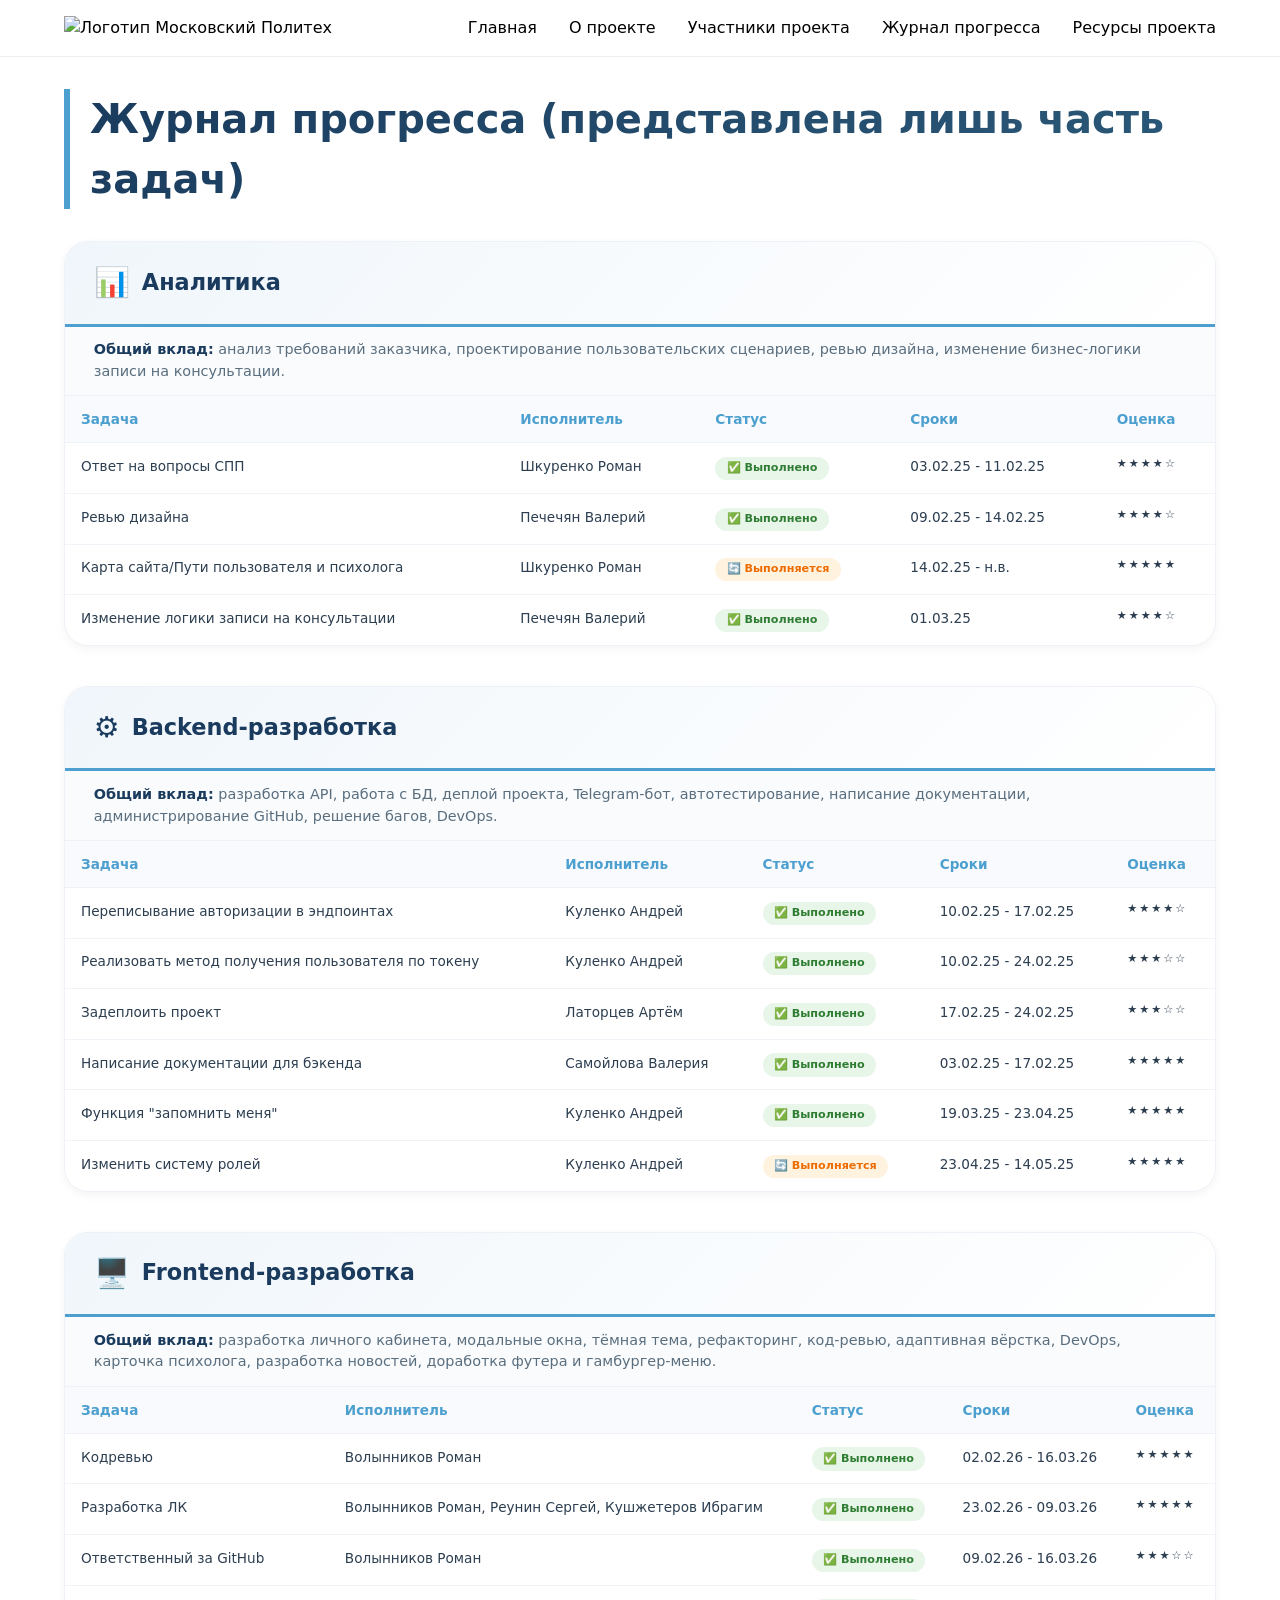
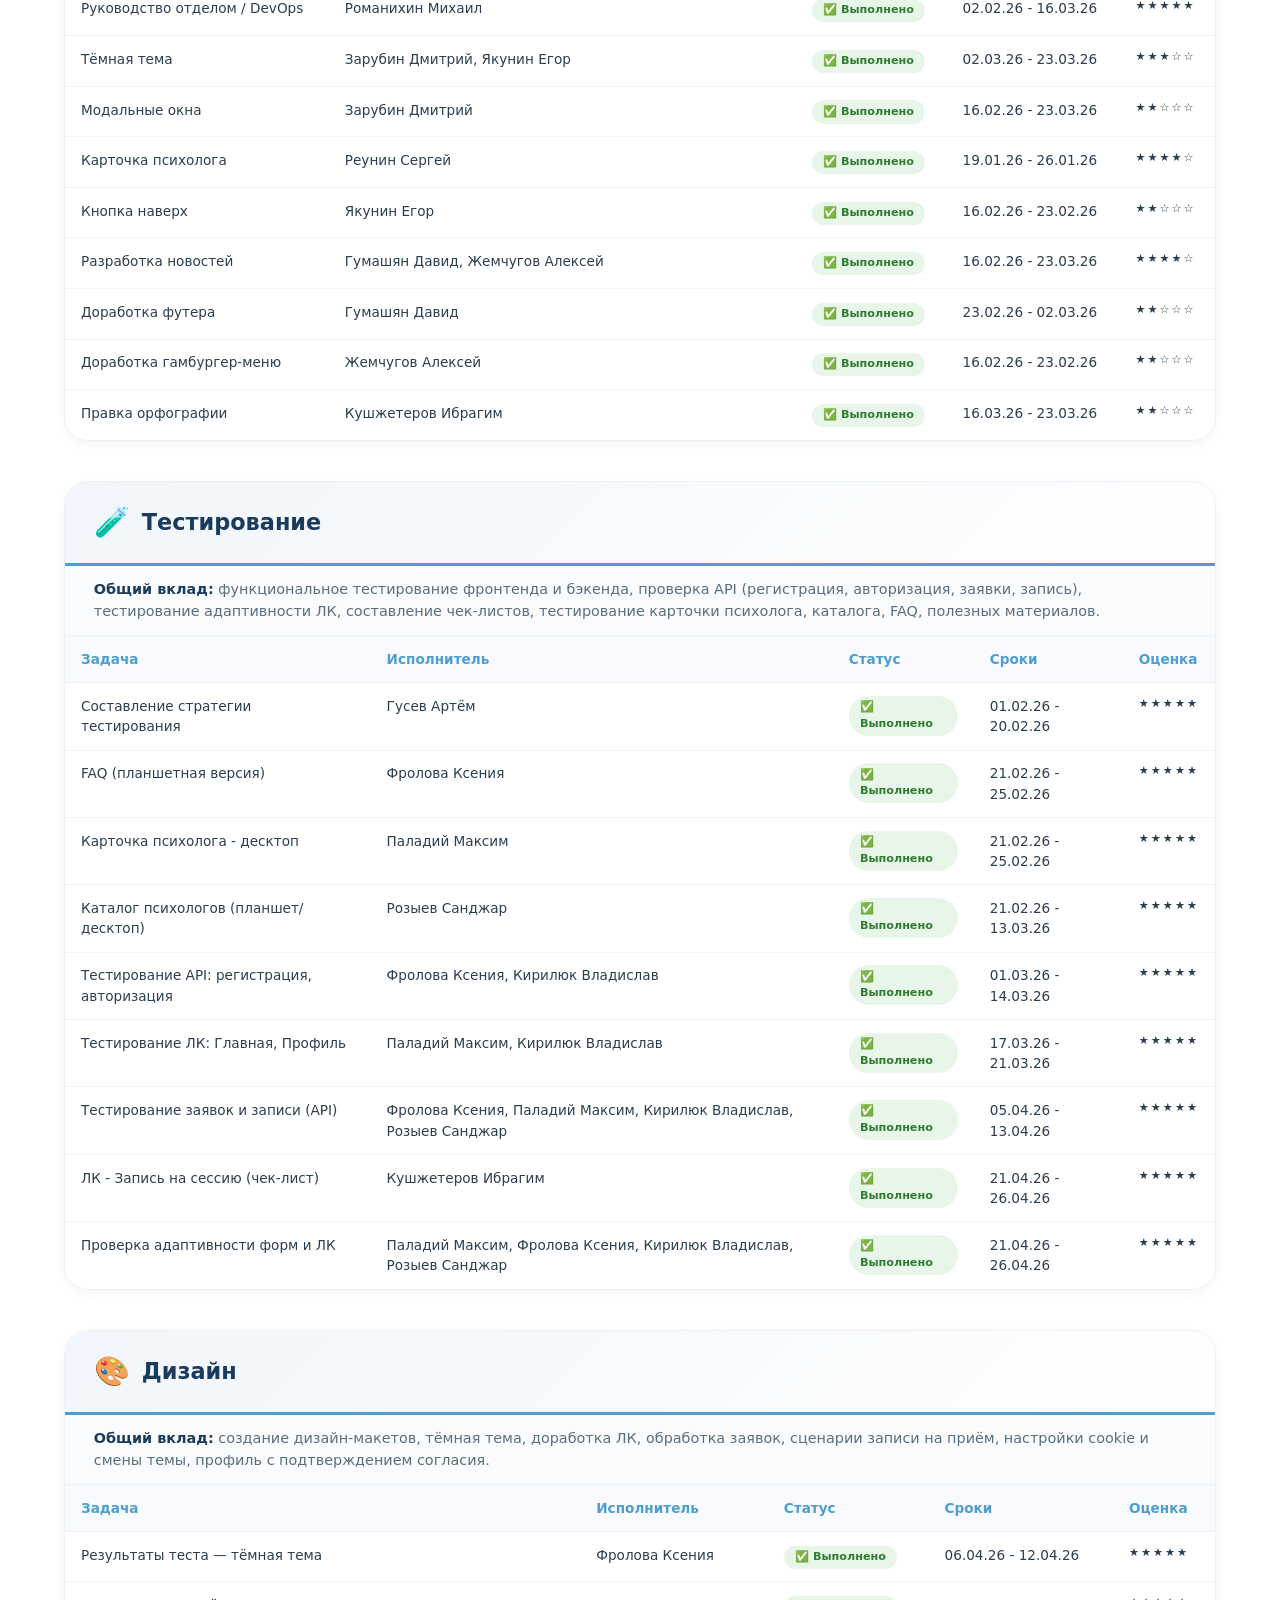
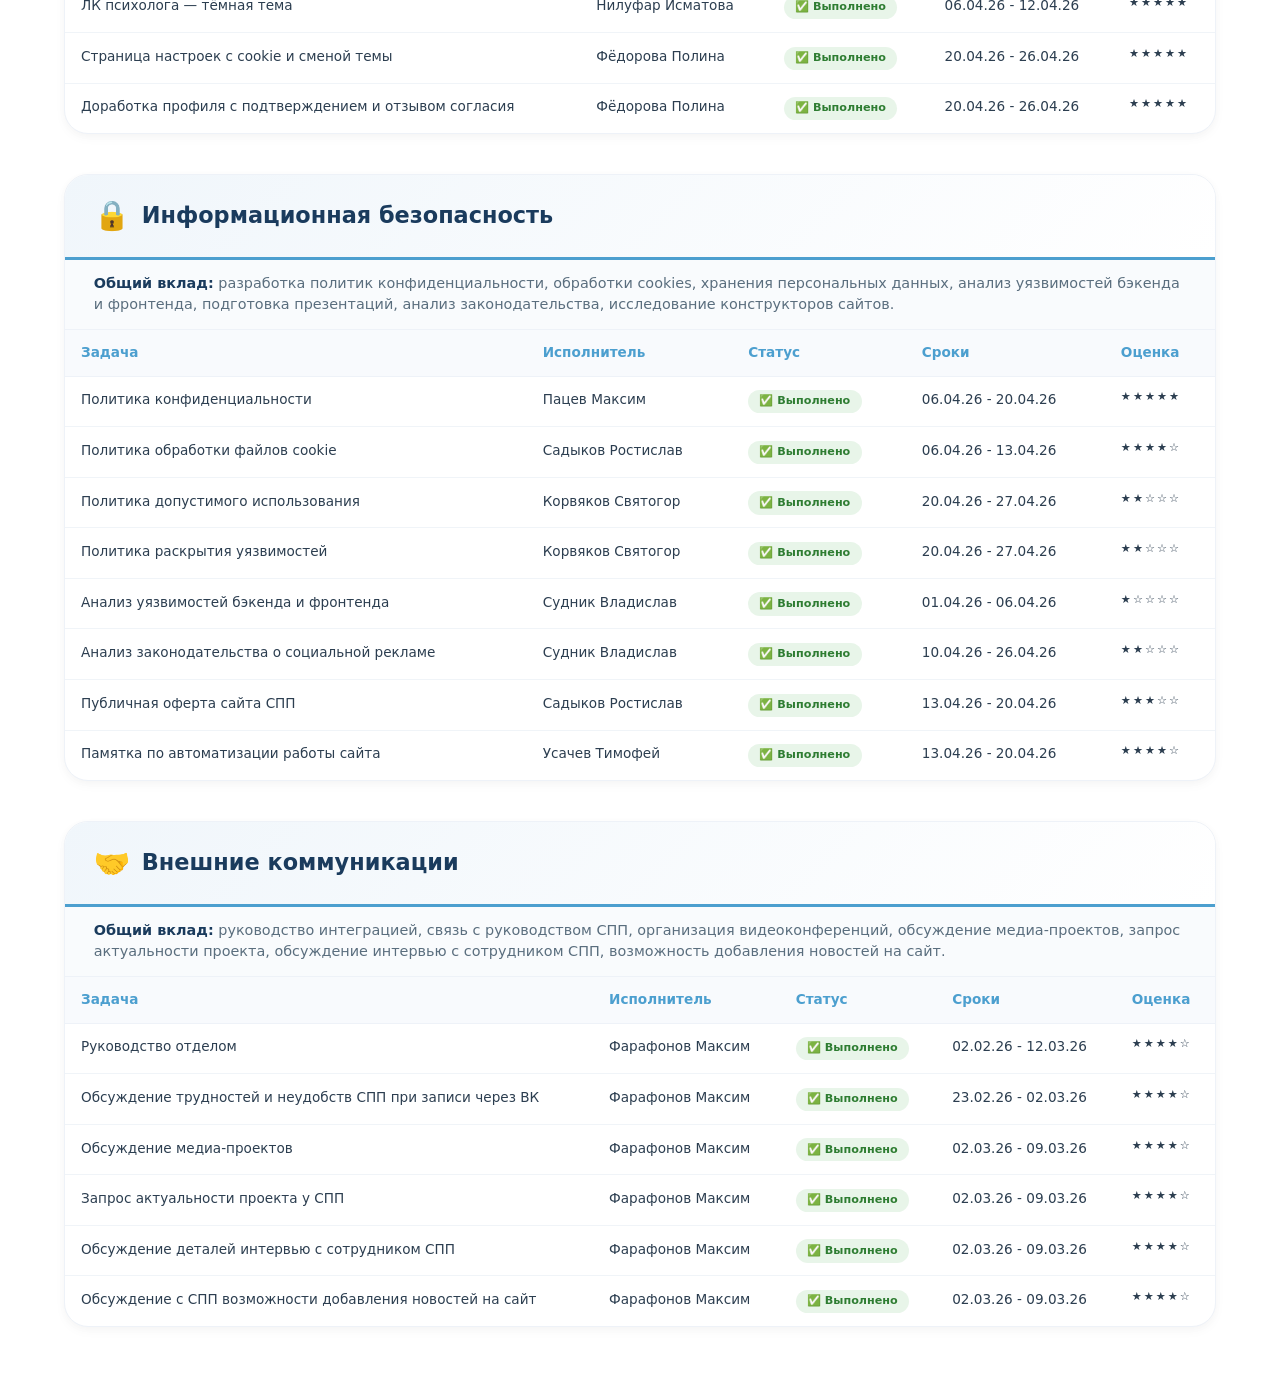
==== site/journal.html @ 5c2c77c9 "Create journal.html" ====
<!DOCTYPE html>
<html lang="ru">
<head>
    <meta charset="UTF-8" />
    <meta name="viewport" content="width=device-width, initial-scale=1.0" />
    <title>Журнал прогресса — Московский Политех</title>
    <link rel="stylesheet" href="css/main.css" />
    <style>
        * {
            margin: 0;
            padding: 0;
            box-sizing: border-box;
        }

        body {
            font-family: 'Inter', system-ui, -apple-system, 'Helvetica Neue', 'Segoe UI', Roboto, Helvetica, Arial, sans-serif;
            background-color: #ffffff;
            line-height: 1.5;
        }

        .wrapper {
            width: 100%;
            min-height: 100vh;
        }

        /* Шапка */
        header.container {
            display: flex;
            justify-content: space-between;
            align-items: center;
            padding: 1rem 5%;
            border-bottom: 1px solid #eee;
            flex-wrap: wrap;
            gap: 1rem;
            background: #ffffff;
        }

        .logo {
            display: flex;
            gap: 0.5rem;
            align-items: center;
        }

            .logo img {
                max-height: 60px;
                width: auto;
            }

        .main-menu ul {
            display: flex;
            list-style: none;
            gap: 2rem;
            flex-wrap: wrap;
        }

        .main-menu a {
            font-weight: 400;
            transition: color 0.3s;
            text-decoration: none;
            color: #000000;
        }

            .main-menu a:hover {
                color: #3498db;
            }

        .content {
            padding: 2rem 5%;
        }

        .journal-container {
            max-width: 1200px;
            margin: 0 auto;
        }

        .page-title {
            font-size: 2.5rem;
            font-weight: 700;
            margin-bottom: 2rem;
            background: linear-gradient(135deg, #1a3b5d, #2c5a7a);
            background-clip: text;
            -webkit-background-clip: text;
            color: transparent;
            border-left: 6px solid #4c9fcf;
            padding-left: 1.25rem;
        }

        /* Секция отдела */
        .department-section {
            margin-bottom: 2.5rem;
            background: #ffffff;
            border-radius: 1.5rem;
            border: 1px solid #eef2f8;
            overflow: hidden;
            box-shadow: 0 2px 8px rgba(0, 0, 0, 0.02), 0 4px 12px rgba(0, 0, 0, 0.03);
        }

        .department-header {
            padding: 1.2rem 1.8rem;
            background: linear-gradient(135deg, #f0f6fb, #ffffff);
            border-bottom: 3px solid #4c9fcf;
        }

        .department-title {
            font-size: 1.4rem;
            font-weight: 700;
            color: #1a3b5d;
            display: flex;
            align-items: center;
            gap: 0.75rem;
        }

        .department-icon {
            font-size: 1.8rem;
        }

        .department-desc {
            padding: 0.8rem 1.8rem;
            background: #f9fbfd;
            border-bottom: 1px solid #eef2f8;
            font-size: 0.9rem;
            color: #5a6e7e;
        }

            .department-desc strong {
                color: #1a3b5d;
            }

        /* Таблица задач */
        .tasks-table {
            width: 100%;
            border-collapse: collapse;
            font-size: 0.85rem;
        }

            .tasks-table th {
                text-align: left;
                padding: 0.8rem 1rem;
                background: #f8fafd;
                color: #4c9fcf;
                font-weight: 600;
                border-bottom: 1px solid #eef2f8;
            }

            .tasks-table td {
                padding: 0.8rem 1rem;
                border-bottom: 1px solid #f0f4f8;
                color: #2c3e50;
                vertical-align: top;
            }

            .tasks-table tr:last-child td {
                border-bottom: none;
            }

        .status-badge {
            display: inline-block;
            padding: 0.2rem 0.7rem;
            border-radius: 50px;
            font-size: 0.7rem;
            font-weight: 600;
        }

        .status-done {
            background: #e8f5e9;
            color: #2e7d32;
        }

        .status-progress {
            background: #fff3e0;
            color: #ed6c02;
        }

        .rating-stars {
            color: #ffc107;
            font-size: 0.7rem;
            letter-spacing: 2px;
        }

        @media (max-width: 768px) {
            header.container {
                flex-direction: column;
                text-align: center;
                padding: 1rem 3%;
            }

            .main-menu ul {
                justify-content: center;
            }

            .content {
                padding: 1.5rem;
            }

            .page-title {
                font-size: 1.8rem;
            }

            .tasks-table th,
            .tasks-table td {
                padding: 0.5rem;
                font-size: 0.75rem;
            }
        }
    </style>
</head>
<body>
    <div class="wrapper">
        <header class="container">
            <div class="logo">
                <img src="img/logo.svg" alt="Логотип Московский Политех" />
            </div>
            <nav class="main-menu">
                <ul>
                    <li><a href="index.html">Главная</a></li>
                    <li><a href="o-proekte.html">О проекте</a></li>
                    <li><a href="uchastniki.html">Участники проекта</a></li>
                    <li><a href="journal.html">Журнал прогресса</a></li>
                    <li><a href="resources.html">Ресурсы проекта</a></li>
                </ul>
            </nav>
        </header>

        <main class="content">
            <div class="journal-container">
                <h1 class="page-title"> Журнал прогресса (представлена лишь часть задач) </h1>

                <!-- ==================== АНАЛИТИКА ==================== -->
                <div class="department-section">
                    <div class="department-header">
                        <div class="department-title">
                            <span class="department-icon">📊</span>
                            Аналитика
                        </div>
                    </div>
                    <div class="department-desc">
                        <strong>Общий вклад:</strong> анализ требований заказчика, проектирование пользовательских сценариев, ревью дизайна, изменение бизнес-логики записи на консультации.
                    </div>
                    <table class="tasks-table">
                        <thead>
                            <tr><th>Задача</th><th>Исполнитель</th><th>Статус</th><th>Сроки</th><th>Оценка</th></tr>
                        </thead>
                        <tbody>
                            <tr><td>Ответ на вопросы СПП</td><td>Шкуренко Роман</td><td><span class="status-badge status-done">✅ Выполнено</span></td><td>03.02.25 - 11.02.25</td><td class="rating-stars">★★★★☆</td></tr>
                            <tr><td>Ревью дизайна</td><td>Печечян Валерий</td><td><span class="status-badge status-done">✅ Выполнено</span></td><td>09.02.25 - 14.02.25</td><td class="rating-stars">★★★★☆</td></tr>
                            <tr><td>Карта сайта/Пути пользователя и психолога</td><td>Шкуренко Роман</td><td><span class="status-badge status-progress">🔄 Выполняется</span></td><td>14.02.25 - н.в.</td><td class="rating-stars">★★★★★</td></tr>
                            <tr><td>Изменение логики записи на консультации</td><td>Печечян Валерий</td><td><span class="status-badge status-done">✅ Выполнено</span></td><td>01.03.25</td><td class="rating-stars">★★★★☆</td></tr>
                        </tbody>
                    </table>
                </div>

                <!-- ==================== BACKEND-РАЗРАБОТКА ==================== -->
                <div class="department-section">
                    <div class="department-header">
                        <div class="department-title">
                            <span class="department-icon">⚙️</span>
                            Backend-разработка
                        </div>
                    </div>
                    <div class="department-desc">
                        <strong>Общий вклад:</strong> разработка API, работа с БД, деплой проекта, Telegram-бот, автотестирование, написание документации, администрирование GitHub, решение багов, DevOps.
                    </div>
                    <table class="tasks-table">
                        <thead>
                            <tr><th>Задача</th><th>Исполнитель</th><th>Статус</th><th>Сроки</th><th>Оценка</th></tr>
                        </thead>
                        <tbody>
                            <tr><td>Переписывание авторизации в эндпоинтах</td><td>Куленко Андрей</td><td><span class="status-badge status-done">✅ Выполнено</span></td><td>10.02.25 - 17.02.25</td><td class="rating-stars">★★★★☆</td></tr>
                            <tr><td>Реализовать метод получения пользователя по токену</td><td>Куленко Андрей</td><td><span class="status-badge status-done">✅ Выполнено</span></td><td>10.02.25 - 24.02.25</td><td class="rating-stars">★★★☆☆</td></tr>
                            <tr><td>Задеплоить проект</td><td>Латорцев Артём</td><td><span class="status-badge status-done">✅ Выполнено</span></td><td>17.02.25 - 24.02.25</td><td class="rating-stars">★★★☆☆</td></tr>
                            <tr><td>Написание документации для бэкенда</td><td>Самойлова Валерия</td><td><span class="status-badge status-done">✅ Выполнено</span></td><td>03.02.25 - 17.02.25</td><td class="rating-stars">★★★★★</td></tr>
                            <tr><td>Функция "запомнить меня"</td><td>Куленко Андрей</td><td><span class="status-badge status-done">✅ Выполнено</span></td><td>19.03.25 - 23.04.25</td><td class="rating-stars">★★★★★</td></tr>
                            <tr><td>Изменить систему ролей</td><td>Куленко Андрей</td><td><span class="status-badge status-progress">🔄 Выполняется</span></td><td>23.04.25 - 14.05.25</td><td class="rating-stars">★★★★★</td></tr>
                        </tbody>
                    </table>
                </div>

                <!-- ==================== ФРОНТЕНД-РАЗРАБОТКА (без колонки "Оценка работы") ==================== -->
                <div class="department-section">
                    <div class="department-header">
                        <div class="department-title">
                            <span class="department-icon">🖥️</span>
                            Frontend-разработка
                        </div>
                    </div>
                    <div class="department-desc">
                        <strong>Общий вклад:</strong> разработка личного кабинета, модальные окна, тёмная тема, рефакторинг, код-ревью, адаптивная вёрстка, DevOps, карточка психолога, разработка новостей, доработка футера и гамбургер-меню.
                    </div>
                    <table class="tasks-table">
                        <thead>
                            <tr><th>Задача</th><th>Исполнитель</th><th>Статус</th><th>Сроки</th><th>Оценка</th></tr>
                        </thead>
                        <tbody>
                            <tr><td>Кодревью</td><td>Волынников Роман</td><td><span class="status-badge status-done">✅ Выполнено</span></td><td>02.02.26 - 16.03.26</td><td class="rating-stars">★★★★★</td></tr>
                            <tr><td>Разработка ЛК</td><td>Волынников Роман, Реунин Сергей, Кушжетеров Ибрагим</td><td><span class="status-badge status-done">✅ Выполнено</span></td><td>23.02.26 - 09.03.26</td><td class="rating-stars">★★★★★</td></tr>
                            <tr><td>Ответственный за GitHub</td><td>Волынников Роман</td><td><span class="status-badge status-done">✅ Выполнено</span></td><td>09.02.26 - 16.03.26</td><td class="rating-stars">★★★☆☆</td></tr>
                            <tr><td>Руководство отделом / DevOps</td><td>Романихин Михаил</td><td><span class="status-badge status-done">✅ Выполнено</span></td><td>02.02.26 - 16.03.26</td><td class="rating-stars">★★★★★</td></tr>
                            <tr><td>Тёмная тема</td><td>Зарубин Дмитрий, Якунин Егор</td><td><span class="status-badge status-done">✅ Выполнено</span></td><td>02.03.26 - 23.03.26</td><td class="rating-stars">★★★☆☆</td></tr>
                            <tr><td>Модальные окна</td><td>Зарубин Дмитрий</td><td><span class="status-badge status-done">✅ Выполнено</span></td><td>16.02.26 - 23.03.26</td><td class="rating-stars">★★☆☆☆</td></tr>
                            <tr><td>Карточка психолога</td><td>Реунин Сергей</td><td><span class="status-badge status-done">✅ Выполнено</span></td><td>19.01.26 - 26.01.26</td><td class="rating-stars">★★★★☆</td></tr>
                            <tr><td>Кнопка наверх</td><td>Якунин Егор</td><td><span class="status-badge status-done">✅ Выполнено</span></td><td>16.02.26 - 23.02.26</td><td class="rating-stars">★★☆☆☆</td></tr>
                            <tr><td>Разработка новостей</td><td>Гумашян Давид, Жемчугов Алексей</td><td><span class="status-badge status-done">✅ Выполнено</span></td><td>16.02.26 - 23.03.26</td><td class="rating-stars">★★★★☆</td></tr>
                            <tr><td>Доработка футера</td><td>Гумашян Давид</td><td><span class="status-badge status-done">✅ Выполнено</span></td><td>23.02.26 - 02.03.26</td><td class="rating-stars">★★☆☆☆</td></tr>
                            <tr><td>Доработка гамбургер-меню</td><td>Жемчугов Алексей</td><td><span class="status-badge status-done">✅ Выполнено</span></td><td>16.02.26 - 23.02.26</td><td class="rating-stars">★★☆☆☆</td></tr>
                            <tr><td>Правка орфографии</td><td>Кушжетеров Ибрагим</td><td><span class="status-badge status-done">✅ Выполнено</span></td><td>16.03.26 - 23.03.26</td><td class="rating-stars">★★☆☆☆</td></tr>
                        </tbody>
                    </table>
                </div>

                <!-- ==================== ТЕСТИРОВАНИЕ ==================== -->
                <div class="department-section">
                    <div class="department-header">
                        <div class="department-title">
                            <span class="department-icon">🧪</span>
                            Тестирование
                        </div>
                    </div>
                    <div class="department-desc">
                        <strong>Общий вклад:</strong> функциональное тестирование фронтенда и бэкенда, проверка API (регистрация, авторизация, заявки, запись), тестирование адаптивности ЛК, составление чек-листов, тестирование карточки психолога, каталога, FAQ, полезных материалов.
                    </div>
                    <table class="tasks-table">
                        <thead>
                            <tr><th>Задача</th><th>Исполнитель</th><th>Статус</th><th>Сроки</th><th>Оценка</th></tr>
                        </thead>
                        <tbody>
                            <tr><td>Составление стратегии тестирования</td><td>Гусев Артём</td><td><span class="status-badge status-done">✅ Выполнено</span></td><td>01.02.26 - 20.02.26</td><td class="rating-stars">★★★★★</td></tr>
                            <tr><td>FAQ (планшетная версия)</td><td>Фролова Ксения</td><td><span class="status-badge status-done">✅ Выполнено</span></td><td>21.02.26 - 25.02.26</td><td class="rating-stars">★★★★★</td></tr>
                            <tr><td>Карточка психолога - десктоп</td><td>Паладий Максим</td><td><span class="status-badge status-done">✅ Выполнено</span></td><td>21.02.26 - 25.02.26</td><td class="rating-stars">★★★★★</td></tr>
                            <tr><td>Каталог психологов (планшет/десктоп)</td><td>Розыев Санджар</td><td><span class="status-badge status-done">✅ Выполнено</span></td><td>21.02.26 - 13.03.26</td><td class="rating-stars">★★★★★</td></tr>
                            <tr><td>Тестирование API: регистрация, авторизация</td><td>Фролова Ксения, Кирилюк Владислав</td><td><span class="status-badge status-done">✅ Выполнено</span></td><td>01.03.26 - 14.03.26</td><td class="rating-stars">★★★★★</td></tr>
                            <tr><td>Тестирование ЛК: Главная, Профиль</td><td>Паладий Максим, Кирилюк Владислав</td><td><span class="status-badge status-done">✅ Выполнено</span></td><td>17.03.26 - 21.03.26</td><td class="rating-stars">★★★★★</td></tr>
                            <tr><td>Тестирование заявок и записи (API)</td><td>Фролова Ксения, Паладий Максим, Кирилюк Владислав, Розыев Санджар</td><td><span class="status-badge status-done">✅ Выполнено</span></td><td>05.04.26 - 13.04.26</td><td class="rating-stars">★★★★★</td></tr>
                            <tr><td>ЛК - Запись на сессию (чек-лист)</td><td>Кушжетеров Ибрагим</td><td><span class="status-badge status-done">✅ Выполнено</span></td><td>21.04.26 - 26.04.26</td><td class="rating-stars">★★★★★</td></tr>
                            <tr><td>Проверка адаптивности форм и ЛК</td><td>Паладий Максим, Фролова Ксения, Кирилюк Владислав, Розыев Санджар</td><td><span class="status-badge status-done">✅ Выполнено</span></td><td>21.04.26 - 26.04.26</td><td class="rating-stars">★★★★★</td></tr>
                        </tbody>
                    </table>
                </div>

                <!-- ==================== ДИЗАЙН ==================== -->
                <div class="department-section">
                    <div class="department-header">
                        <div class="department-title">
                            <span class="department-icon">🎨</span>
                            Дизайн
                        </div>
                    </div>
                    <div class="department-desc">
                        <strong>Общий вклад:</strong> создание дизайн-макетов, тёмная тема, доработка ЛК, обработка заявок, сценарии записи на приём, настройки cookie и смены темы, профиль с подтверждением согласия.
                    </div>
                    <table class="tasks-table">
                        <thead>
                            <tr><th>Задача</th><th>Исполнитель</th><th>Статус</th><th>Сроки</th><th>Оценка</th></tr>
                        </thead>
                        <tbody>
                            <tr><td>Результаты теста — тёмная тема</td><td>Фролова Ксения</td><td><span class="status-badge status-done">✅ Выполнено</span></td><td>06.04.26 - 12.04.26</td><td class="rating-stars">★★★★★</td></tr>
                            <tr><td>ЛК психолога — тёмная тема</td><td>Нилуфар Исматова</td><td><span class="status-badge status-done">✅ Выполнено</span></td><td>06.04.26 - 12.04.26</td><td class="rating-stars">★★★★★</td></tr>
                            <tr><td>Страница настроек с cookie и сменой темы</td><td>Фёдорова Полина</td><td><span class="status-badge status-done">✅ Выполнено</span></td><td>20.04.26 - 26.04.26</td><td class="rating-stars">★★★★★</td></tr>
                            <tr><td>Доработка профиля с подтверждением и отзывом согласия</td><td>Фёдорова Полина</td><td><span class="status-badge status-done">✅ Выполнено</span></td><td>20.04.26 - 26.04.26</td><td class="rating-stars">★★★★★</td></tr>
                        </tbody>
                    </table>
                </div>

                <!-- ==================== ИНФОРМАЦИОННАЯ БЕЗОПАСНОСТЬ ==================== -->
                <div class="department-section">
                    <div class="department-header">
                        <div class="department-title">
                            <span class="department-icon">🔒</span>
                            Информационная безопасность
                        </div>
                    </div>
                    <div class="department-desc">
                        <strong>Общий вклад:</strong> разработка политик конфиденциальности, обработки cookies, хранения персональных данных, анализ уязвимостей бэкенда и фронтенда, подготовка презентаций, анализ законодательства, исследование конструкторов сайтов.
                    </div>
                    <table class="tasks-table">
                        <thead>
                            <tr><th>Задача</th><th>Исполнитель</th><th>Статус</th><th>Сроки</th><th>Оценка</th></tr>
                        </thead>
                        <tbody>
                            <tr><td>Политика конфиденциальности</td><td>Пацев Максим</td><td><span class="status-badge status-done">✅ Выполнено</span></td><td>06.04.26 - 20.04.26</td><td class="rating-stars">★★★★★</td></tr>
                            <tr><td>Политика обработки файлов cookie</td><td>Садыков Ростислав</td><td><span class="status-badge status-done">✅ Выполнено</span></td><td>06.04.26 - 13.04.26</td><td class="rating-stars">★★★★☆</td></tr>
                            <tr><td>Политика допустимого использования</td><td>Корвяков Святогор</td><td><span class="status-badge status-done">✅ Выполнено</span></td><td>20.04.26 - 27.04.26</td><td class="rating-stars">★★☆☆☆</td></tr>
                            <tr><td>Политика раскрытия уязвимостей</td><td>Корвяков Святогор</td><td><span class="status-badge status-done">✅ Выполнено</span></td><td>20.04.26 - 27.04.26</td><td class="rating-stars">★★☆☆☆</td></tr>
                            <tr><td>Анализ уязвимостей бэкенда и фронтенда</td><td>Судник Владислав</td><td><span class="status-badge status-done">✅ Выполнено</span></td><td>01.04.26 - 06.04.26</td><td class="rating-stars">★☆☆☆☆</td></tr>
                            <tr><td>Анализ законодательства о социальной рекламе</td><td>Судник Владислав</td><td><span class="status-badge status-done">✅ Выполнено</span></td><td>10.04.26 - 26.04.26</td><td class="rating-stars">★★☆☆☆</td></tr>
                            <tr><td>Публичная оферта сайта СПП</td><td>Садыков Ростислав</td><td><span class="status-badge status-done">✅ Выполнено</span></td><td>13.04.26 - 20.04.26</td><td class="rating-stars">★★★☆☆</td></tr>
                            <tr><td>Памятка по автоматизации работы сайта</td><td>Усачев Тимофей</td><td><span class="status-badge status-done">✅ Выполнено</span></td><td>13.04.26 - 20.04.26</td><td class="rating-stars">★★★★☆</td></tr>
                        </tbody>
                    </table>
                </div>

                <!-- ==================== ВНЕШНИЕ КОММУНИКАЦИИ (обновлено) ==================== -->
                <div class="department-section">
                    <div class="department-header">
                        <div class="department-title">
                            <span class="department-icon">🤝</span>
                            Внешние коммуникации
                        </div>
                    </div>
                    <div class="department-desc">
                        <strong>Общий вклад:</strong> руководство интеграцией, связь с руководством СПП, организация видеоконференций, обсуждение медиа-проектов, запрос актуальности проекта, обсуждение интервью с сотрудником СПП, возможность добавления новостей на сайт.
                    </div>
                    <table class="tasks-table">
                        <thead>
                            <tr><th>Задача</th><th>Исполнитель</th><th>Статус</th><th>Сроки</th><th>Оценка</th></tr>
                        </thead>
                        <tbody>
                            <tr><td>Руководство отделом</td><td>Фарафонов Максим</td><td><span class="status-badge status-done">✅ Выполнено</span></td><td>02.02.26 - 12.03.26</td><td class="rating-stars">★★★★☆</td></tr>
                            <tr><td>Обсуждение трудностей и неудобств СПП при записи через ВК</td><td>Фарафонов Максим</td><td><span class="status-badge status-done">✅ Выполнено</span></td><td>23.02.26 - 02.03.26</td><td class="rating-stars">★★★★☆</td></tr>
                            <tr><td>Обсуждение медиа-проектов</td><td>Фарафонов Максим</td><td><span class="status-badge status-done">✅ Выполнено</span></td><td>02.03.26 - 09.03.26</td><td class="rating-stars">★★★★☆</td></tr>
                            <tr><td>Запрос актуальности проекта у СПП</td><td>Фарафонов Максим</td><td><span class="status-badge status-done">✅ Выполнено</span></td><td>02.03.26 - 09.03.26</td><td class="rating-stars">★★★★☆</td></tr>
                            <tr><td>Обсуждение деталей интервью с сотрудником СПП</td><td>Фарафонов Максим</td><td><span class="status-badge status-done">✅ Выполнено</span></td><td>02.03.26 - 09.03.26</td><td class="rating-stars">★★★★☆</td></tr>
                            <tr><td>Обсуждение с СПП возможности добавления новостей на сайт</td><td>Фарафонов Максим</td><td><span class="status-badge status-done">✅ Выполнено</span></td><td>02.03.26 - 09.03.26</td><td class="rating-stars">★★★★☆</td></tr>
                        </tbody>
                    </table>
                </div>

            </div>
        </main>
    </div>
</body>
</html>
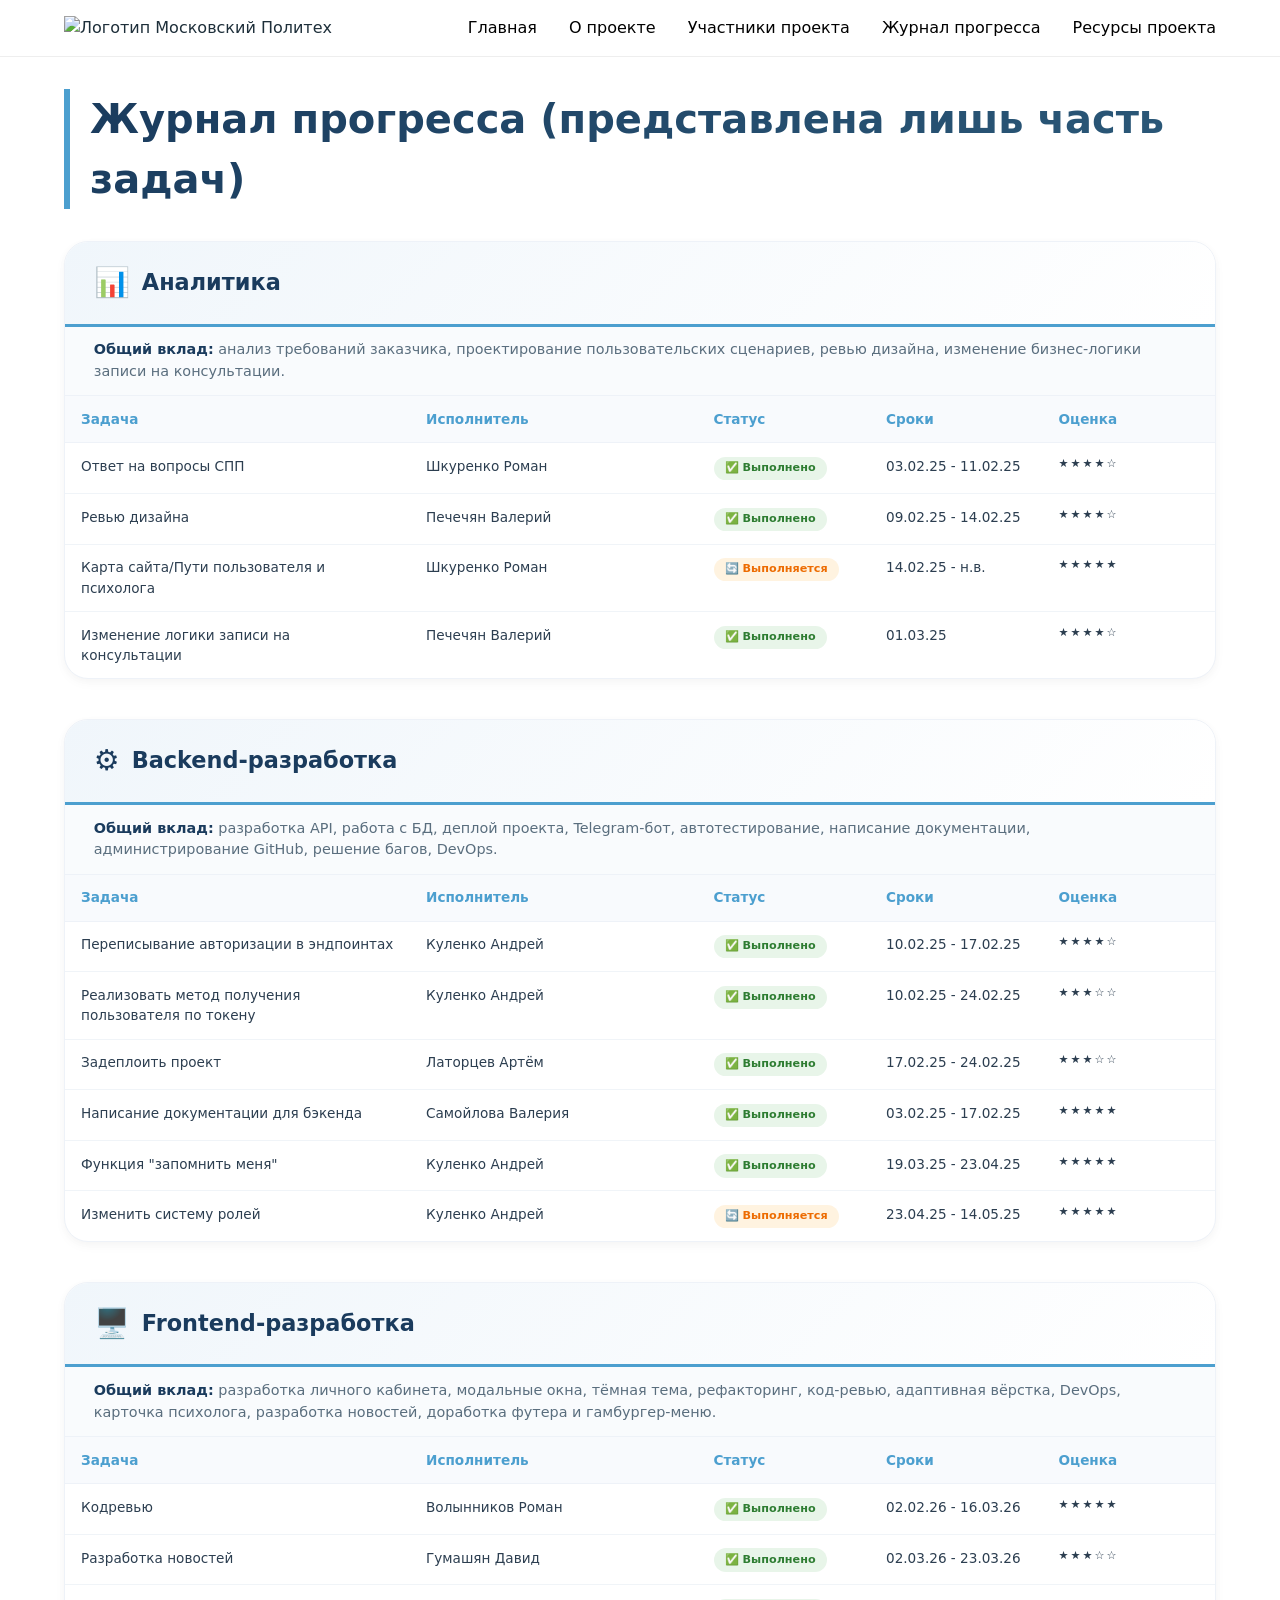
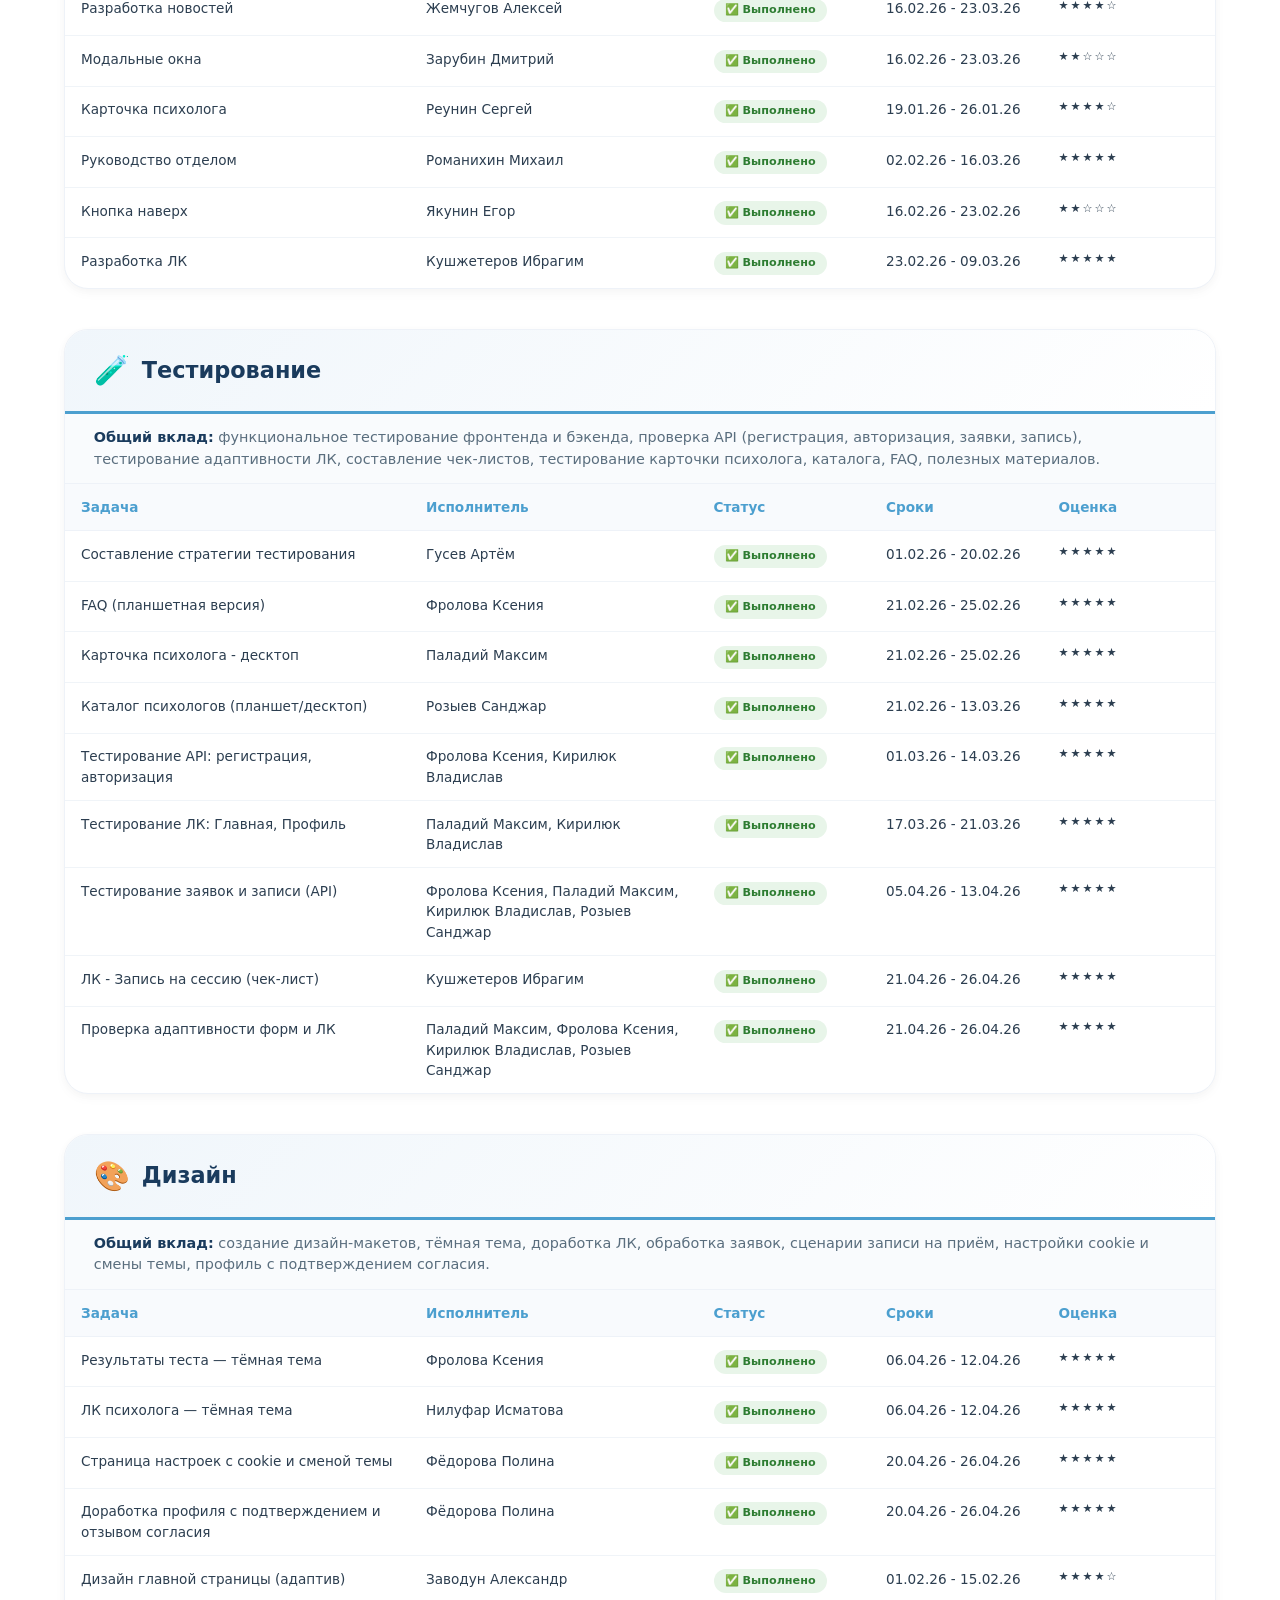
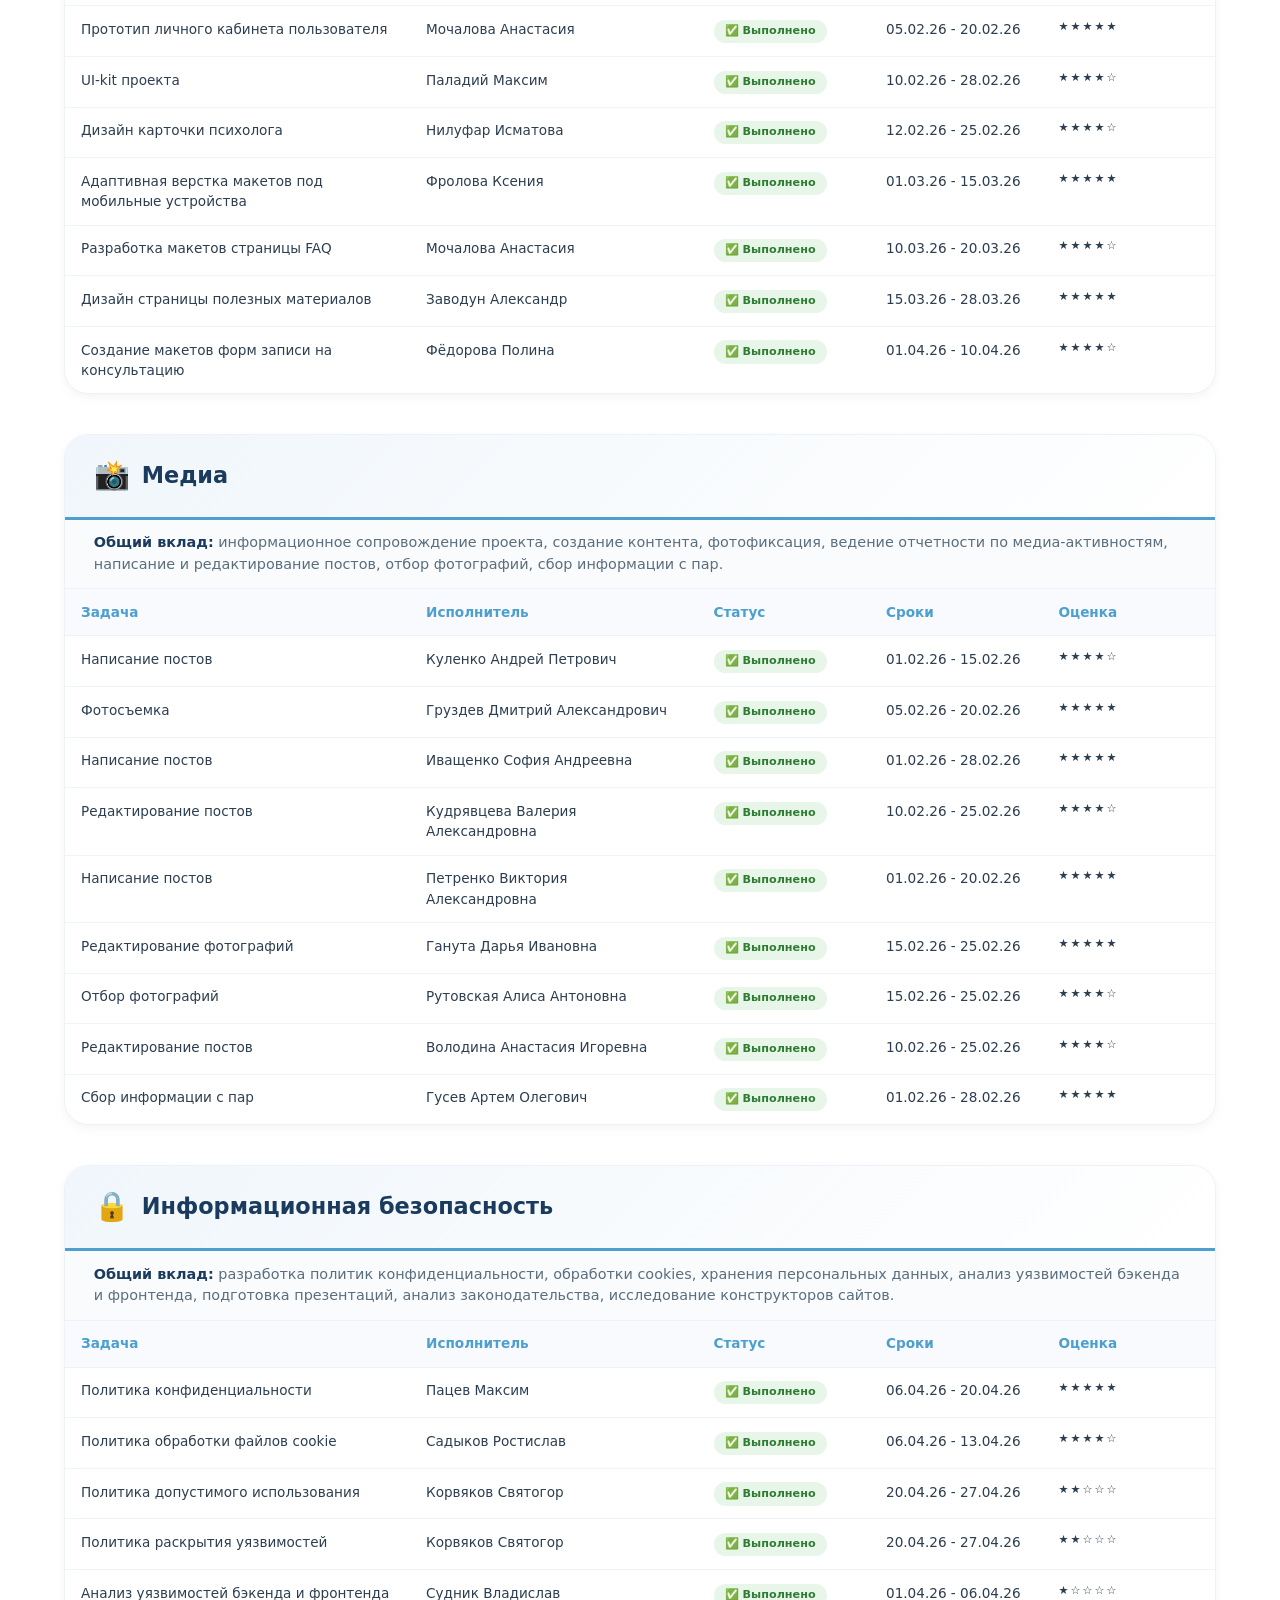
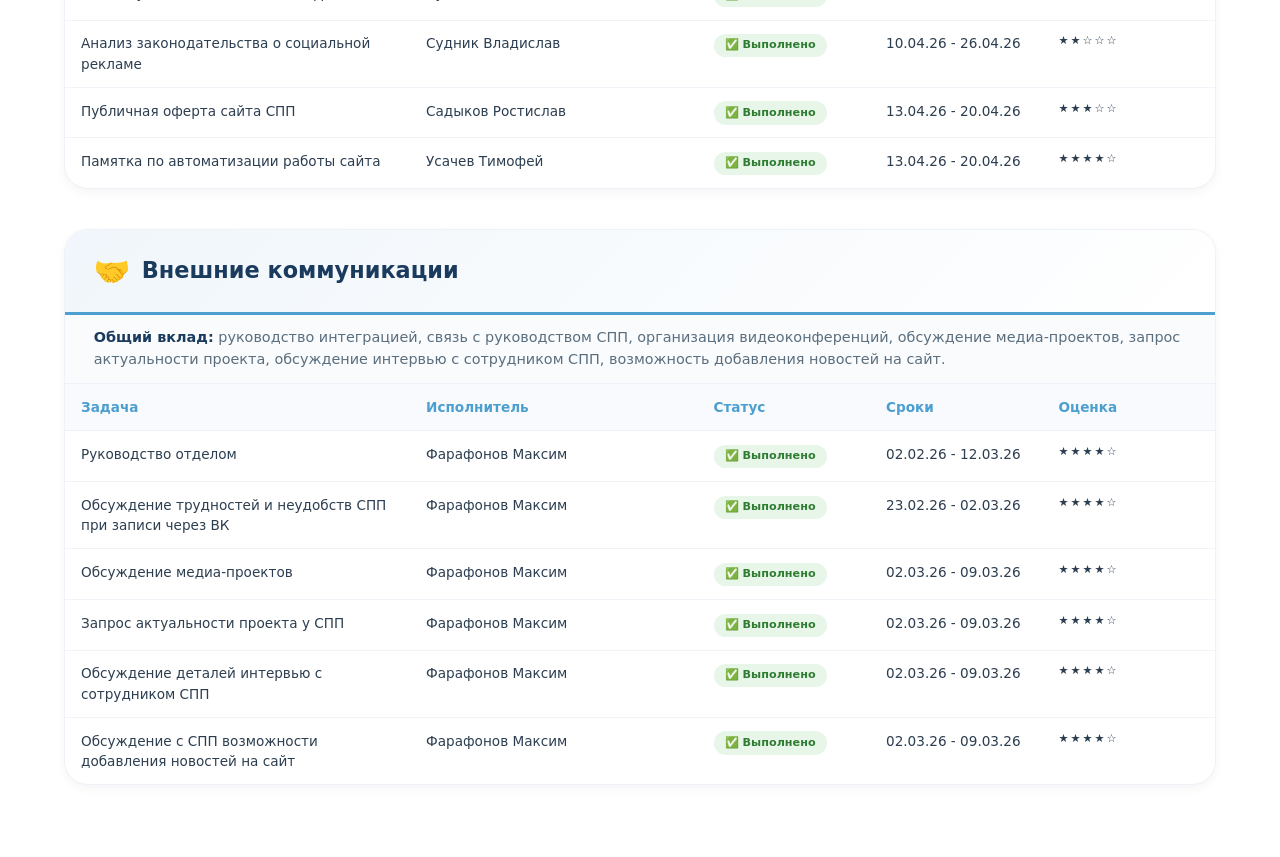
==== commit c5dc12cc: "Update journal.html" ====
--- a/site/journal.html
+++ b/site/journal.html
@@ -126,12 +126,35 @@
                 color: #1a3b5d;
             }
 
-        /* Таблица задач */
+        /* Таблица задач — унифицированная ширина колонок */
         .tasks-table {
             width: 100%;
+            table-layout: fixed;
             border-collapse: collapse;
             font-size: 0.85rem;
         }
+
+            /* Фиксированная ширина колонок для единообразия */
+            .tasks-table th:nth-child(1) {
+                width: 30%;
+            }
+            /* Задача */
+            .tasks-table th:nth-child(2) {
+                width: 25%;
+            }
+            /* Исполнитель */
+            .tasks-table th:nth-child(3) {
+                width: 15%;
+            }
+            /* Статус */
+            .tasks-table th:nth-child(4) {
+                width: 15%;
+            }
+            /* Сроки */
+            .tasks-table th:nth-child(5) {
+                width: 15%;
+            }
+            /* Оценка */
 
             .tasks-table th {
                 text-align: left;
@@ -147,6 +170,7 @@
                 border-bottom: 1px solid #f0f4f8;
                 color: #2c3e50;
                 vertical-align: top;
+                word-wrap: break-word;
             }
 
             .tasks-table tr:last-child td {
@@ -159,6 +183,7 @@
             border-radius: 50px;
             font-size: 0.7rem;
             font-weight: 600;
+            white-space: nowrap;
         }
 
         .status-done {
@@ -175,8 +200,10 @@
             color: #ffc107;
             font-size: 0.7rem;
             letter-spacing: 2px;
-        }
-
+            white-space: nowrap;
+        }
+
+        /* Единый стиль для всех отделов — каждая секция имеет одинаковую структуру */
         @media (max-width: 768px) {
             header.container {
                 flex-direction: column;
@@ -199,7 +226,32 @@
             .tasks-table th,
             .tasks-table td {
                 padding: 0.5rem;
-                font-size: 0.75rem;
+                font-size: 0.7rem;
+            }
+
+                .tasks-table th:nth-child(1) {
+                    width: 28%;
+                }
+
+                .tasks-table th:nth-child(2) {
+                    width: 22%;
+                }
+
+                .tasks-table th:nth-child(3) {
+                    width: 16%;
+                }
+
+                .tasks-table th:nth-child(4) {
+                    width: 18%;
+                }
+
+                .tasks-table th:nth-child(5) {
+                    width: 16%;
+                }
+
+            .status-badge {
+                white-space: normal;
+                font-size: 0.6rem;
             }
         }
     </style>
@@ -275,7 +327,7 @@
                     </table>
                 </div>
 
-                <!-- ==================== ФРОНТЕНД-РАЗРАБОТКА (без колонки "Оценка работы") ==================== -->
+                <!-- ==================== ФРОНТЕНД-РАЗРАБОТКА ==================== -->
                 <div class="department-section">
                     <div class="department-header">
                         <div class="department-title">
@@ -292,17 +344,13 @@
                         </thead>
                         <tbody>
                             <tr><td>Кодревью</td><td>Волынников Роман</td><td><span class="status-badge status-done">✅ Выполнено</span></td><td>02.02.26 - 16.03.26</td><td class="rating-stars">★★★★★</td></tr>
-                            <tr><td>Разработка ЛК</td><td>Волынников Роман, Реунин Сергей, Кушжетеров Ибрагим</td><td><span class="status-badge status-done">✅ Выполнено</span></td><td>23.02.26 - 09.03.26</td><td class="rating-stars">★★★★★</td></tr>
-                            <tr><td>Ответственный за GitHub</td><td>Волынников Роман</td><td><span class="status-badge status-done">✅ Выполнено</span></td><td>09.02.26 - 16.03.26</td><td class="rating-stars">★★★☆☆</td></tr>
-                            <tr><td>Руководство отделом / DevOps</td><td>Романихин Михаил</td><td><span class="status-badge status-done">✅ Выполнено</span></td><td>02.02.26 - 16.03.26</td><td class="rating-stars">★★★★★</td></tr>
-                            <tr><td>Тёмная тема</td><td>Зарубин Дмитрий, Якунин Егор</td><td><span class="status-badge status-done">✅ Выполнено</span></td><td>02.03.26 - 23.03.26</td><td class="rating-stars">★★★☆☆</td></tr>
+                            <tr><td>Разработка новостей</td><td>Гумашян Давид</td><td><span class="status-badge status-done">✅ Выполнено</span></td><td>02.03.26 - 23.03.26</td><td class="rating-stars">★★★☆☆</td></tr>
+                            <tr><td>Разработка новостей</td><td>Жемчугов Алексей</td><td><span class="status-badge status-done">✅ Выполнено</span></td><td>16.02.26 - 23.03.26</td><td class="rating-stars">★★★★☆</td></tr>
                             <tr><td>Модальные окна</td><td>Зарубин Дмитрий</td><td><span class="status-badge status-done">✅ Выполнено</span></td><td>16.02.26 - 23.03.26</td><td class="rating-stars">★★☆☆☆</td></tr>
                             <tr><td>Карточка психолога</td><td>Реунин Сергей</td><td><span class="status-badge status-done">✅ Выполнено</span></td><td>19.01.26 - 26.01.26</td><td class="rating-stars">★★★★☆</td></tr>
+                            <tr><td>Руководство отделом</td><td>Романихин Михаил</td><td><span class="status-badge status-done">✅ Выполнено</span></td><td>02.02.26 - 16.03.26</td><td class="rating-stars">★★★★★</td></tr>
                             <tr><td>Кнопка наверх</td><td>Якунин Егор</td><td><span class="status-badge status-done">✅ Выполнено</span></td><td>16.02.26 - 23.02.26</td><td class="rating-stars">★★☆☆☆</td></tr>
-                            <tr><td>Разработка новостей</td><td>Гумашян Давид, Жемчугов Алексей</td><td><span class="status-badge status-done">✅ Выполнено</span></td><td>16.02.26 - 23.03.26</td><td class="rating-stars">★★★★☆</td></tr>
-                            <tr><td>Доработка футера</td><td>Гумашян Давид</td><td><span class="status-badge status-done">✅ Выполнено</span></td><td>23.02.26 - 02.03.26</td><td class="rating-stars">★★☆☆☆</td></tr>
-                            <tr><td>Доработка гамбургер-меню</td><td>Жемчугов Алексей</td><td><span class="status-badge status-done">✅ Выполнено</span></td><td>16.02.26 - 23.02.26</td><td class="rating-stars">★★☆☆☆</td></tr>
-                            <tr><td>Правка орфографии</td><td>Кушжетеров Ибрагим</td><td><span class="status-badge status-done">✅ Выполнено</span></td><td>16.03.26 - 23.03.26</td><td class="rating-stars">★★☆☆☆</td></tr>
+                            <tr><td>Разработка ЛК</td><td>Кушжетеров Ибрагим</td><td><span class="status-badge status-done">✅ Выполнено</span></td><td>23.02.26 - 09.03.26</td><td class="rating-stars">★★★★★</td></tr>
                         </tbody>
                     </table>
                 </div>
@@ -356,6 +404,43 @@
                             <tr><td>ЛК психолога — тёмная тема</td><td>Нилуфар Исматова</td><td><span class="status-badge status-done">✅ Выполнено</span></td><td>06.04.26 - 12.04.26</td><td class="rating-stars">★★★★★</td></tr>
                             <tr><td>Страница настроек с cookie и сменой темы</td><td>Фёдорова Полина</td><td><span class="status-badge status-done">✅ Выполнено</span></td><td>20.04.26 - 26.04.26</td><td class="rating-stars">★★★★★</td></tr>
                             <tr><td>Доработка профиля с подтверждением и отзывом согласия</td><td>Фёдорова Полина</td><td><span class="status-badge status-done">✅ Выполнено</span></td><td>20.04.26 - 26.04.26</td><td class="rating-stars">★★★★★</td></tr>
+                            <tr><td>Дизайн главной страницы (адаптив)</td><td>Заводун Александр</td><td><span class="status-badge status-done">✅ Выполнено</span></td><td>01.02.26 - 15.02.26</td><td class="rating-stars">★★★★☆</td></tr>
+                            <tr><td>Прототип личного кабинета пользователя</td><td>Мочалова Анастасия</td><td><span class="status-badge status-done">✅ Выполнено</span></td><td>05.02.26 - 20.02.26</td><td class="rating-stars">★★★★★</td></tr>
+                            <tr><td>UI-kit проекта</td><td>Паладий Максим</td><td><span class="status-badge status-done">✅ Выполнено</span></td><td>10.02.26 - 28.02.26</td><td class="rating-stars">★★★★☆</td></tr>
+                            <tr><td>Дизайн карточки психолога</td><td>Нилуфар Исматова</td><td><span class="status-badge status-done">✅ Выполнено</span></td><td>12.02.26 - 25.02.26</td><td class="rating-stars">★★★★☆</td></tr>
+                            <tr><td>Адаптивная верстка макетов под мобильные устройства</td><td>Фролова Ксения</td><td><span class="status-badge status-done">✅ Выполнено</span></td><td>01.03.26 - 15.03.26</td><td class="rating-stars">★★★★★</td></tr>
+                            <tr><td>Разработка макетов страницы FAQ</td><td>Мочалова Анастасия</td><td><span class="status-badge status-done">✅ Выполнено</span></td><td>10.03.26 - 20.03.26</td><td class="rating-stars">★★★★☆</td></tr>
+                            <tr><td>Дизайн страницы полезных материалов</td><td>Заводун Александр</td><td><span class="status-badge status-done">✅ Выполнено</span></td><td>15.03.26 - 28.03.26</td><td class="rating-stars">★★★★★</td></tr>
+                            <tr><td>Создание макетов форм записи на консультацию</td><td>Фёдорова Полина</td><td><span class="status-badge status-done">✅ Выполнено</span></td><td>01.04.26 - 10.04.26</td><td class="rating-stars">★★★★☆</td></tr>
+                        </tbody>
+                    </table>
+                </div>
+
+                <!-- ==================== МЕДИА ==================== -->
+                <div class="department-section">
+                    <div class="department-header">
+                        <div class="department-title">
+                            <span class="department-icon">📸</span>
+                            Медиа
+                        </div>
+                    </div>
+                    <div class="department-desc">
+                        <strong>Общий вклад:</strong> информационное сопровождение проекта, создание контента, фотофиксация, ведение отчетности по медиа-активностям, написание и редактирование постов, отбор фотографий, сбор информации с пар.
+                    </div>
+                    <table class="tasks-table">
+                        <thead>
+                            <tr><th>Задача</th><th>Исполнитель</th><th>Статус</th><th>Сроки</th><th>Оценка</th></tr>
+                        </thead>
+                        <tbody>
+                            <tr><td>Написание постов</td><td>Куленко Андрей Петрович</td><td><span class="status-badge status-done">✅ Выполнено</span></td><td>01.02.26 - 15.02.26</td><td class="rating-stars">★★★★☆</td></tr>
+                            <tr><td>Фотосъемка</td><td>Груздев Дмитрий Александрович</td><td><span class="status-badge status-done">✅ Выполнено</span></td><td>05.02.26 - 20.02.26</td><td class="rating-stars">★★★★★</td></tr>
+                            <tr><td>Написание постов</td><td>Иващенко София Андреевна</td><td><span class="status-badge status-done">✅ Выполнено</span></td><td>01.02.26 - 28.02.26</td><td class="rating-stars">★★★★★</td></tr>
+                            <tr><td>Редактирование постов</td><td>Кудрявцева Валерия Александровна</td><td><span class="status-badge status-done">✅ Выполнено</span></td><td>10.02.26 - 25.02.26</td><td class="rating-stars">★★★★☆</td></tr>
+                            <tr><td>Написание постов</td><td>Петренко Виктория Александровна</td><td><span class="status-badge status-done">✅ Выполнено</span></td><td>01.02.26 - 20.02.26</td><td class="rating-stars">★★★★★</td></tr>
+                            <tr><td>Редактирование фотографий</td><td>Ганута Дарья Ивановна</td><td><span class="status-badge status-done">✅ Выполнено</span></td><td>15.02.26 - 25.02.26</td><td class="rating-stars">★★★★★</td></tr>
+                            <tr><td>Отбор фотографий</td><td>Рутовская Алиса Антоновна</td><td><span class="status-badge status-done">✅ Выполнено</span></td><td>15.02.26 - 25.02.26</td><td class="rating-stars">★★★★☆</td></tr>
+                            <tr><td>Редактирование постов</td><td>Володина Анастасия Игоревна</td><td><span class="status-badge status-done">✅ Выполнено</span></td><td>10.02.26 - 25.02.26</td><td class="rating-stars">★★★★☆</td></tr>
+                            <tr><td>Сбор информации с пар</td><td>Гусев Артем Олегович</td><td><span class="status-badge status-done">✅ Выполнено</span></td><td>01.02.26 - 28.02.26</td><td class="rating-stars">★★★★★</td></tr>
                         </tbody>
                     </table>
                 </div>
@@ -388,7 +473,7 @@
                     </table>
                 </div>
 
-                <!-- ==================== ВНЕШНИЕ КОММУНИКАЦИИ (обновлено) ==================== -->
+                <!-- ==================== ВНЕШНИЕ КОММУНИКАЦИИ ==================== -->
                 <div class="department-section">
                     <div class="department-header">
                         <div class="department-title">
@@ -404,12 +489,48 @@
                             <tr><th>Задача</th><th>Исполнитель</th><th>Статус</th><th>Сроки</th><th>Оценка</th></tr>
                         </thead>
                         <tbody>
-                            <tr><td>Руководство отделом</td><td>Фарафонов Максим</td><td><span class="status-badge status-done">✅ Выполнено</span></td><td>02.02.26 - 12.03.26</td><td class="rating-stars">★★★★☆</td></tr>
-                            <tr><td>Обсуждение трудностей и неудобств СПП при записи через ВК</td><td>Фарафонов Максим</td><td><span class="status-badge status-done">✅ Выполнено</span></td><td>23.02.26 - 02.03.26</td><td class="rating-stars">★★★★☆</td></tr>
-                            <tr><td>Обсуждение медиа-проектов</td><td>Фарафонов Максим</td><td><span class="status-badge status-done">✅ Выполнено</span></td><td>02.03.26 - 09.03.26</td><td class="rating-stars">★★★★☆</td></tr>
-                            <tr><td>Запрос актуальности проекта у СПП</td><td>Фарафонов Максим</td><td><span class="status-badge status-done">✅ Выполнено</span></td><td>02.03.26 - 09.03.26</td><td class="rating-stars">★★★★☆</td></tr>
-                            <tr><td>Обсуждение деталей интервью с сотрудником СПП</td><td>Фарафонов Максим</td><td><span class="status-badge status-done">✅ Выполнено</span></td><td>02.03.26 - 09.03.26</td><td class="rating-stars">★★★★☆</td></tr>
-                            <tr><td>Обсуждение с СПП возможности добавления новостей на сайт</td><td>Фарафонов Максим</td><td><span class="status-badge status-done">✅ Выполнено</span></td><td>02.03.26 - 09.03.26</td><td class="rating-stars">★★★★☆</td></tr>
+                            <tr>
+                                <td>Руководство отделом
+                                <td>Фарафонов Максим
+                                <td><span class="status-badge status-done">✅ Выполнено</span>
+                                <td>02.02.26 - 12.03.26
+                                <td class="rating-stars">★★★★☆
+                            </tr>
+                            <tr>
+                                <td>Обсуждение трудностей и неудобств СПП при записи через ВК
+                                <td>Фарафонов Максим
+                                <td><span class="status-badge status-done">✅ Выполнено</span>
+                                <td>23.02.26 - 02.03.26
+                                <td class="rating-stars">★★★★☆
+                            </tr>
+                            <tr>
+                                <td>Обсуждение медиа-проектов
+                                <td>Фарафонов Максим
+                                <td><span class="status-badge status-done">✅ Выполнено</span>
+                                <td>02.03.26 - 09.03.26
+                                <td class="rating-stars">★★★★☆
+                            </tr>
+                            <tr>
+                                <td>Запрос актуальности проекта у СПП
+                                <td>Фарафонов Максим
+                                <td><span class="status-badge status-done">✅ Выполнено</span>
+                                <td>02.03.26 - 09.03.26
+                                <td class="rating-stars">★★★★☆
+                            </tr>
+                            <tr>
+                                <td>Обсуждение деталей интервью с сотрудником СПП
+                                <td>Фарафонов Максим
+                                <td><span class="status-badge status-done">✅ Выполнено</span>
+                                <td>02.03.26 - 09.03.26
+                                <td class="rating-stars">★★★★☆
+                            </tr>
+                            <tr>
+                                <td>Обсуждение с СПП возможности добавления новостей на сайт
+                                <td>Фарафонов Максим
+                                <td><span class="status-badge status-done">✅ Выполнено</span>
+                                <td>02.03.26 - 09.03.26
+                                <td class="rating-stars">★★★★☆
+                            </tr>
                         </tbody>
                     </table>
                 </div>
--- a/site/css/main.css
+++ b/site/css/main.css
@@ -0,0 +1,190 @@
+@import url('https://fonts.googleapis.com/css2?family=Poppins:wght@400;500;600;700;800&display=swap');
+
+:root {
+    --primary-dark: #1a3b5d;
+    --primary: #2c7da0;
+    --primary-light: #4c9fcf;
+    --primary-soft: #eef6fc;
+    --text-dark: #1e2f3a;
+    --text-muted: #5a6e7a;
+    --text-light: #8a9ca8;
+    --bg-white: #ffffff;
+    --bg-light: #f8fafc;
+    --bg-soft: #f0f4f9;
+    --border-light: #e2e8f0;
+    --success: #27ae60;
+    --warning: #f39c12;
+    --pending: #95a5a6;
+    --shadow-sm: 0 2px 8px rgba(0, 0, 0, 0.04);
+    --shadow-md: 0 8px 20px rgba(0, 0, 0, 0.06);
+    --shadow-lg: 0 12px 28px rgba(0, 0, 0, 0.08);
+    --shadow-hover: 0 20px 30px -12px rgba(44, 125, 160, 0.15);
+    --radius-sm: 16px;
+    --radius-md: 24px;
+    --radius-lg: 32px;
+}
+
+* {
+    margin: 0;
+    padding: 0;
+    box-sizing: border-box;
+}
+
+body {
+    font-family: 'Poppins', sans-serif;
+    font-weight: 400;
+    background: var(--bg-white);
+    color: var(--text-dark);
+    line-height: 1.6;
+}
+
+a {
+    text-decoration: none;
+    color: inherit;
+}
+
+img {
+    max-width: 100%;
+    height: auto;
+}
+
+.wrapper {
+    width: 100%;
+    min-height: 100vh;
+    display: flex;
+    flex-direction: column;
+}
+
+/* ========== ШАПКА (единая для всех страниц) ========== */
+header.container {
+    display: flex;
+    justify-content: space-between;
+    align-items: center;
+    padding: 1rem 5%;
+    border-bottom: 1px solid var(--border-light);
+    background: var(--bg-white);
+    flex-wrap: wrap;
+    gap: 1rem;
+}
+
+.logo {
+    display: flex;
+    align-items: center;
+}
+
+    .logo img {
+        max-height: 60px;
+        width: auto;
+    }
+
+.main-menu ul {
+    display: flex;
+    list-style: none;
+    gap: 2rem;
+    flex-wrap: wrap;
+}
+
+.main-menu a {
+    font-weight: 500;
+    color: var(--text-muted);
+    transition: color 0.3s;
+}
+
+    .main-menu a:hover {
+        color: var(--primary-light);
+    }
+
+/* ========== ОСНОВНОЙ КОНТЕНТ ========== */
+.content {
+    padding: 2rem 5%;
+    flex: 1;
+}
+
+/* ========== ЕДИНЫЕ ЗАГОЛОВКИ ========== */
+.page-title {
+    font-size: 2rem;
+    font-weight: 700;
+    background: linear-gradient(135deg, var(--primary-dark), var(--primary));
+    -webkit-background-clip: text;
+    background-clip: text;
+    color: transparent;
+    border-left: 5px solid var(--primary-light);
+    padding-left: 1.25rem;
+    margin-bottom: 2rem;
+}
+
+.section-title {
+    font-size: 1.5rem;
+    font-weight: 600;
+    color: var(--primary-dark);
+    margin-bottom: 1.25rem;
+}
+
+/* ========== ЕДИНЫЕ КАРТОЧКИ ========== */
+.card {
+    background: var(--bg-white);
+    border-radius: var(--radius-md);
+    padding: 1.5rem;
+    border: 1px solid var(--border-light);
+    transition: all 0.2s ease;
+    box-shadow: var(--shadow-sm);
+}
+
+    .card:hover {
+        transform: translateY(-4px);
+        box-shadow: var(--shadow-hover);
+        border-color: var(--primary-light);
+    }
+
+/* ========== ЕДИНЫЕ ТЕГИ/КНОПКИ ========== */
+.tag {
+    background: var(--primary-soft);
+    padding: 0.3rem 1rem;
+    border-radius: 40px;
+    font-size: 0.75rem;
+    font-weight: 500;
+    color: var(--primary);
+    display: inline-block;
+}
+
+/* ========== СТАТУСЫ ========== */
+.status-done {
+    color: var(--success);
+    font-weight: 500;
+}
+
+.status-progress {
+    color: var(--warning);
+    font-weight: 500;
+}
+
+.status-pending {
+    color: var(--pending);
+    font-weight: 500;
+}
+
+/* ========== АДАПТИВ ========== */
+@media (max-width: 768px) {
+    header.container {
+        flex-direction: column;
+        text-align: center;
+        padding: 1rem 3%;
+    }
+
+    .main-menu ul {
+        justify-content: center;
+        gap: 1.2rem;
+    }
+
+    .content {
+        padding: 1.5rem;
+    }
+
+    .page-title {
+        font-size: 1.6rem;
+    }
+
+    .logo img {
+        max-height: 50px;
+    }
+}
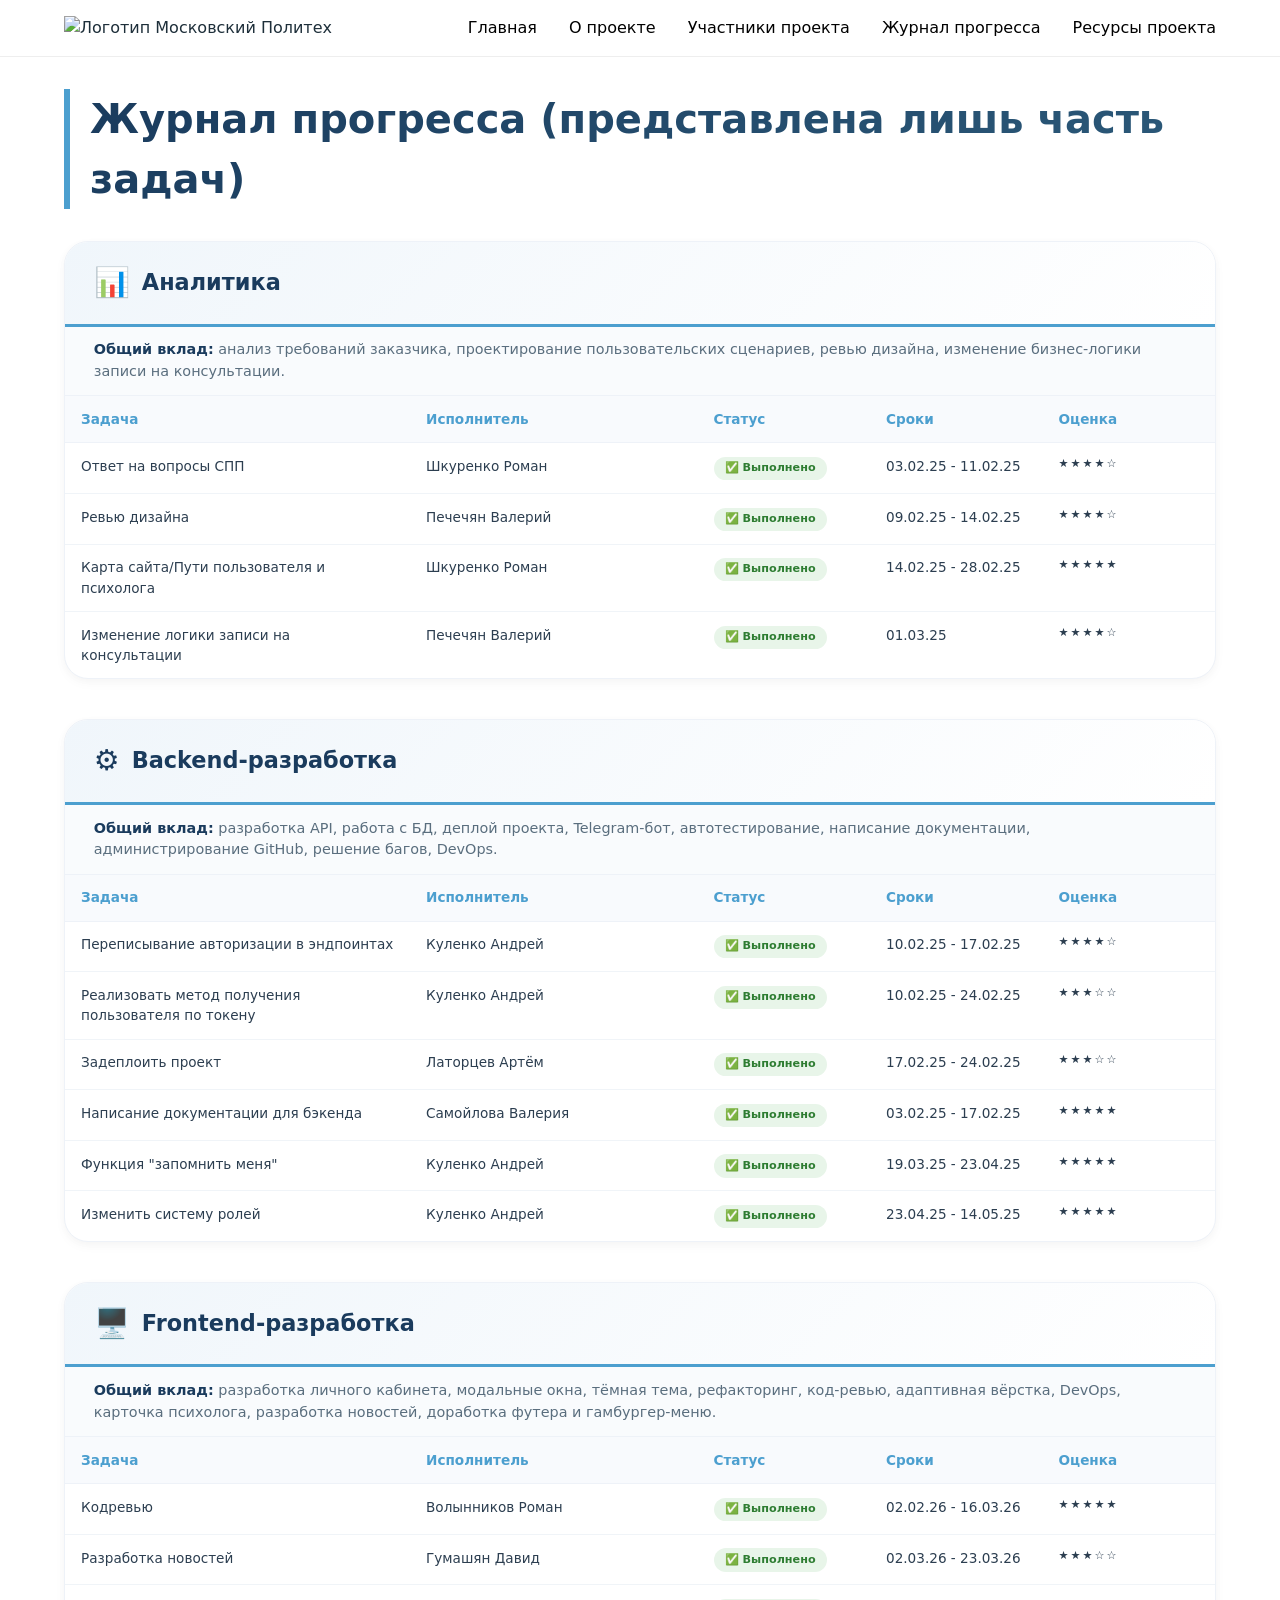
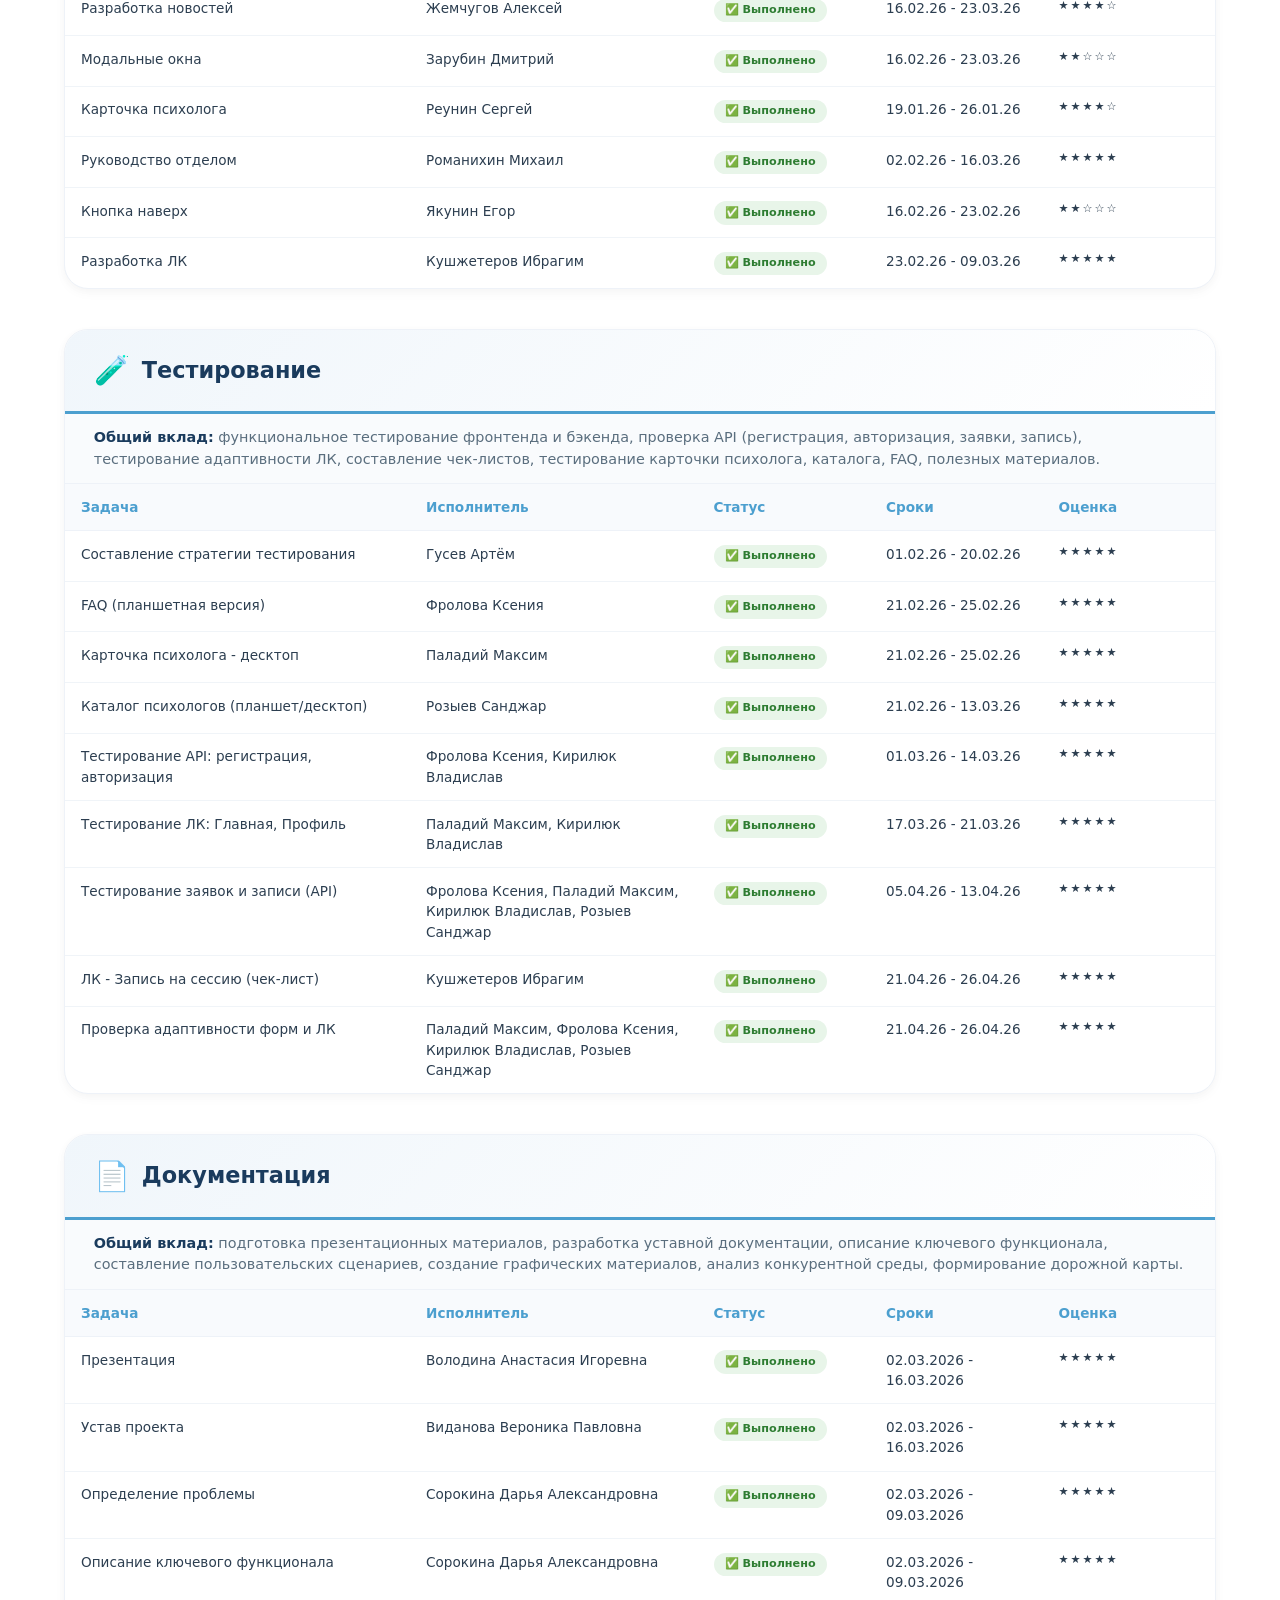
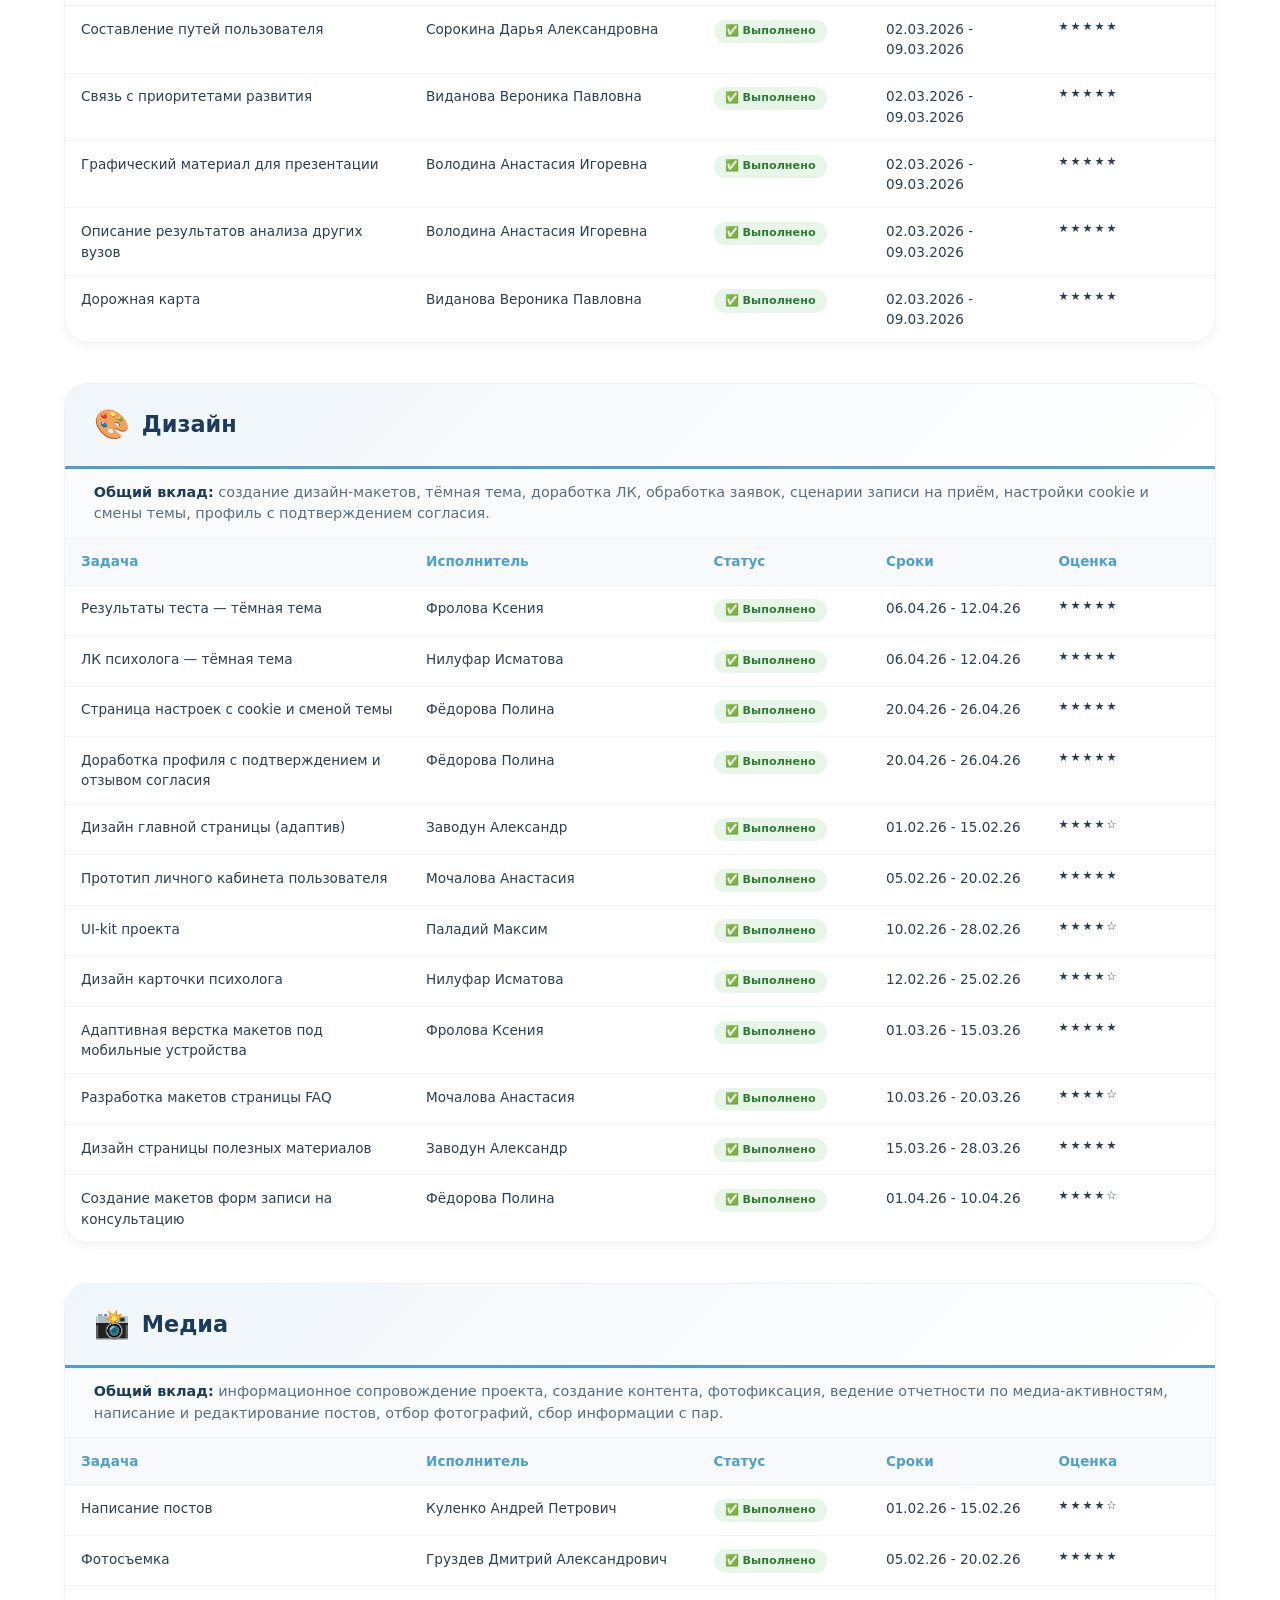
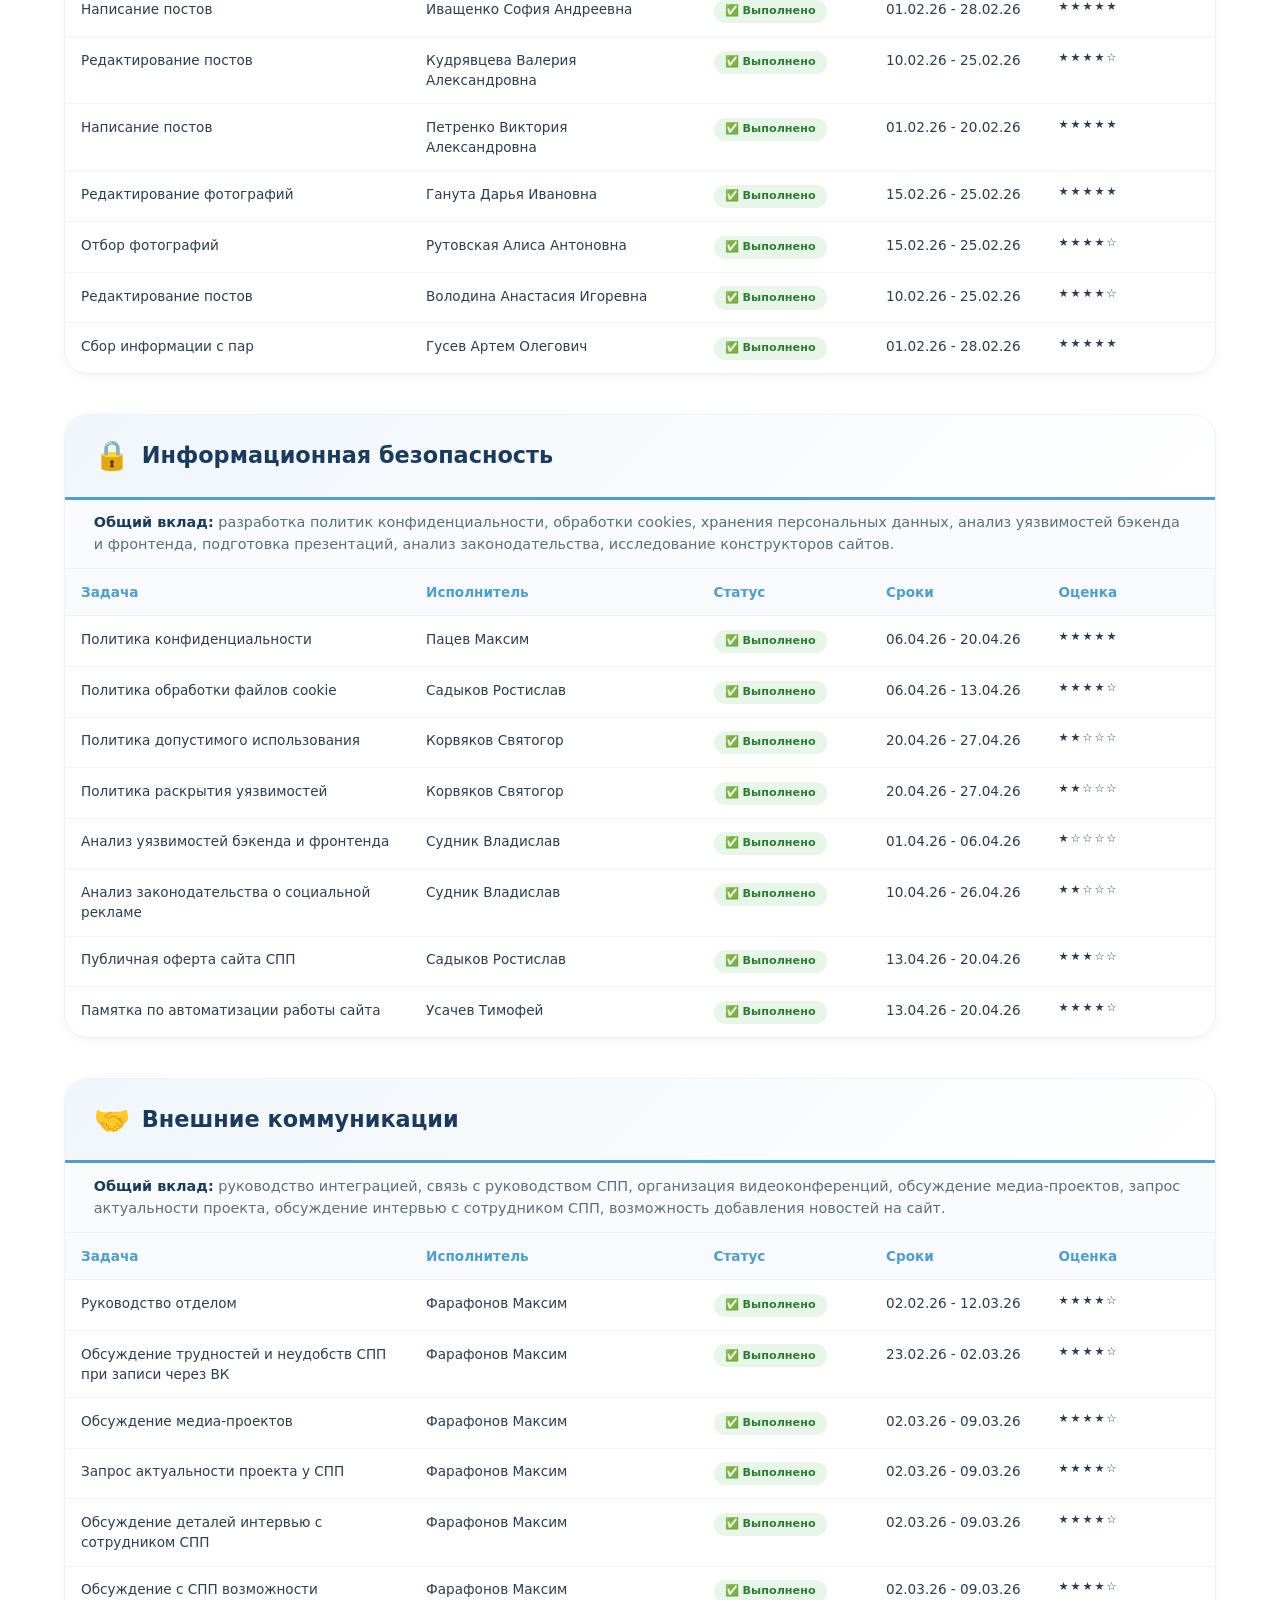
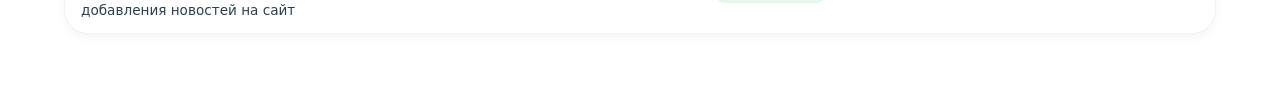
==== commit 70cb7e8c: "Update journal.html" ====
--- a/site/journal.html
+++ b/site/journal.html
@@ -138,23 +138,22 @@
             .tasks-table th:nth-child(1) {
                 width: 30%;
             }
-            /* Задача */
+
             .tasks-table th:nth-child(2) {
                 width: 25%;
             }
-            /* Исполнитель */
+
             .tasks-table th:nth-child(3) {
                 width: 15%;
             }
-            /* Статус */
+
             .tasks-table th:nth-child(4) {
                 width: 15%;
             }
-            /* Сроки */
+
             .tasks-table th:nth-child(5) {
                 width: 15%;
             }
-            /* Оценка */
 
             .tasks-table th {
                 text-align: left;
@@ -203,7 +202,7 @@
             white-space: nowrap;
         }
 
-        /* Единый стиль для всех отделов — каждая секция имеет одинаковую структуру */
+        /* Медиазапросы для адаптивности */
         @media (max-width: 768px) {
             header.container {
                 flex-direction: column;
@@ -295,7 +294,7 @@
                         <tbody>
                             <tr><td>Ответ на вопросы СПП</td><td>Шкуренко Роман</td><td><span class="status-badge status-done">✅ Выполнено</span></td><td>03.02.25 - 11.02.25</td><td class="rating-stars">★★★★☆</td></tr>
                             <tr><td>Ревью дизайна</td><td>Печечян Валерий</td><td><span class="status-badge status-done">✅ Выполнено</span></td><td>09.02.25 - 14.02.25</td><td class="rating-stars">★★★★☆</td></tr>
-                            <tr><td>Карта сайта/Пути пользователя и психолога</td><td>Шкуренко Роман</td><td><span class="status-badge status-progress">🔄 Выполняется</span></td><td>14.02.25 - н.в.</td><td class="rating-stars">★★★★★</td></tr>
+                            <tr><td>Карта сайта/Пути пользователя и психолога</td><td>Шкуренко Роман</td><td><span class="status-badge status-done">✅ Выполнено</span></td><td>14.02.25 - 28.02.25</td><td class="rating-stars">★★★★★</td></tr>
                             <tr><td>Изменение логики записи на консультации</td><td>Печечян Валерий</td><td><span class="status-badge status-done">✅ Выполнено</span></td><td>01.03.25</td><td class="rating-stars">★★★★☆</td></tr>
                         </tbody>
                     </table>
@@ -322,7 +321,7 @@
                             <tr><td>Задеплоить проект</td><td>Латорцев Артём</td><td><span class="status-badge status-done">✅ Выполнено</span></td><td>17.02.25 - 24.02.25</td><td class="rating-stars">★★★☆☆</td></tr>
                             <tr><td>Написание документации для бэкенда</td><td>Самойлова Валерия</td><td><span class="status-badge status-done">✅ Выполнено</span></td><td>03.02.25 - 17.02.25</td><td class="rating-stars">★★★★★</td></tr>
                             <tr><td>Функция "запомнить меня"</td><td>Куленко Андрей</td><td><span class="status-badge status-done">✅ Выполнено</span></td><td>19.03.25 - 23.04.25</td><td class="rating-stars">★★★★★</td></tr>
-                            <tr><td>Изменить систему ролей</td><td>Куленко Андрей</td><td><span class="status-badge status-progress">🔄 Выполняется</span></td><td>23.04.25 - 14.05.25</td><td class="rating-stars">★★★★★</td></tr>
+                            <tr><td>Изменить систему ролей</td><td>Куленко Андрей</td><td><span class="status-badge status-done">✅ Выполнено</span></td><td>23.04.25 - 14.05.25</td><td class="rating-stars">★★★★★</td></tr>
                         </tbody>
                     </table>
                 </div>
@@ -380,6 +379,35 @@
                             <tr><td>Тестирование заявок и записи (API)</td><td>Фролова Ксения, Паладий Максим, Кирилюк Владислав, Розыев Санджар</td><td><span class="status-badge status-done">✅ Выполнено</span></td><td>05.04.26 - 13.04.26</td><td class="rating-stars">★★★★★</td></tr>
                             <tr><td>ЛК - Запись на сессию (чек-лист)</td><td>Кушжетеров Ибрагим</td><td><span class="status-badge status-done">✅ Выполнено</span></td><td>21.04.26 - 26.04.26</td><td class="rating-stars">★★★★★</td></tr>
                             <tr><td>Проверка адаптивности форм и ЛК</td><td>Паладий Максим, Фролова Ксения, Кирилюк Владислав, Розыев Санджар</td><td><span class="status-badge status-done">✅ Выполнено</span></td><td>21.04.26 - 26.04.26</td><td class="rating-stars">★★★★★</td></tr>
+                        </tbody>
+                    </table>
+                </div>
+
+                <!-- ==================== ДОКУМЕНТАЦИЯ ==================== -->
+                <div class="department-section">
+                    <div class="department-header">
+                        <div class="department-title">
+                            <span class="department-icon">📄</span>
+                            Документация
+                        </div>
+                    </div>
+                    <div class="department-desc">
+                        <strong>Общий вклад:</strong> подготовка презентационных материалов, разработка уставной документации, описание ключевого функционала, составление пользовательских сценариев, создание графических материалов, анализ конкурентной среды, формирование дорожной карты.
+                    </div>
+                    <table class="tasks-table">
+                        <thead>
+                            <tr><th>Задача</th><th>Исполнитель</th><th>Статус</th><th>Сроки</th><th>Оценка</th></tr>
+                        </thead>
+                        <tbody>
+                            <tr><td>Презентация</td><td>Володина Анастасия Игоревна</td><td><span class="status-badge status-done">✅ Выполнено</span></td><td>02.03.2026 - 16.03.2026</td><td class="rating-stars">★★★★★</td></tr>
+                            <tr><td>Устав проекта</td><td>Виданова Вероника Павловна</td><td><span class="status-badge status-done">✅ Выполнено</span></td><td>02.03.2026 - 16.03.2026</td><td class="rating-stars">★★★★★</td></tr>
+                            <tr><td>Определение проблемы</td><td>Сорокина Дарья Александровна</td><td><span class="status-badge status-done">✅ Выполнено</span></td><td>02.03.2026 - 09.03.2026</td><td class="rating-stars">★★★★★</td></tr>
+                            <tr><td>Описание ключевого функционала</td><td>Сорокина Дарья Александровна</td><td><span class="status-badge status-done">✅ Выполнено</span></td><td>02.03.2026 - 09.03.2026</td><td class="rating-stars">★★★★★</td></tr>
+                            <tr><td>Составление путей пользователя</td><td>Сорокина Дарья Александровна</td><td><span class="status-badge status-done">✅ Выполнено</span></td><td>02.03.2026 - 09.03.2026</td><td class="rating-stars">★★★★★</td></tr>
+                            <tr><td>Связь с приоритетами развития</td><td>Виданова Вероника Павловна</td><td><span class="status-badge status-done">✅ Выполнено</span></td><td>02.03.2026 - 09.03.2026</td><td class="rating-stars">★★★★★</td></tr>
+                            <tr><td>Графический материал для презентации</td><td>Володина Анастасия Игоревна</td><td><span class="status-badge status-done">✅ Выполнено</span></td><td>02.03.2026 - 09.03.2026</td><td class="rating-stars">★★★★★</td></tr>
+                            <tr><td>Описание результатов анализа других вузов</td><td>Володина Анастасия Игоревна</td><td><span class="status-badge status-done">✅ Выполнено</span></td><td>02.03.2026 - 09.03.2026</td><td class="rating-stars">★★★★★</td></tr>
+                            <tr><td>Дорожная карта</td><td>Виданова Вероника Павловна</td><td><span class="status-badge status-done">✅ Выполнено</span></td><td>02.03.2026 - 09.03.2026</td><td class="rating-stars">★★★★★</td></tr>
                         </tbody>
                     </table>
                 </div>
@@ -461,14 +489,62 @@
                             <tr><th>Задача</th><th>Исполнитель</th><th>Статус</th><th>Сроки</th><th>Оценка</th></tr>
                         </thead>
                         <tbody>
-                            <tr><td>Политика конфиденциальности</td><td>Пацев Максим</td><td><span class="status-badge status-done">✅ Выполнено</span></td><td>06.04.26 - 20.04.26</td><td class="rating-stars">★★★★★</td></tr>
-                            <tr><td>Политика обработки файлов cookie</td><td>Садыков Ростислав</td><td><span class="status-badge status-done">✅ Выполнено</span></td><td>06.04.26 - 13.04.26</td><td class="rating-stars">★★★★☆</td></tr>
-                            <tr><td>Политика допустимого использования</td><td>Корвяков Святогор</td><td><span class="status-badge status-done">✅ Выполнено</span></td><td>20.04.26 - 27.04.26</td><td class="rating-stars">★★☆☆☆</td></tr>
-                            <tr><td>Политика раскрытия уязвимостей</td><td>Корвяков Святогор</td><td><span class="status-badge status-done">✅ Выполнено</span></td><td>20.04.26 - 27.04.26</td><td class="rating-stars">★★☆☆☆</td></tr>
-                            <tr><td>Анализ уязвимостей бэкенда и фронтенда</td><td>Судник Владислав</td><td><span class="status-badge status-done">✅ Выполнено</span></td><td>01.04.26 - 06.04.26</td><td class="rating-stars">★☆☆☆☆</td></tr>
-                            <tr><td>Анализ законодательства о социальной рекламе</td><td>Судник Владислав</td><td><span class="status-badge status-done">✅ Выполнено</span></td><td>10.04.26 - 26.04.26</td><td class="rating-stars">★★☆☆☆</td></tr>
-                            <tr><td>Публичная оферта сайта СПП</td><td>Садыков Ростислав</td><td><span class="status-badge status-done">✅ Выполнено</span></td><td>13.04.26 - 20.04.26</td><td class="rating-stars">★★★☆☆</td></tr>
-                            <tr><td>Памятка по автоматизации работы сайта</td><td>Усачев Тимофей</td><td><span class="status-badge status-done">✅ Выполнено</span></td><td>13.04.26 - 20.04.26</td><td class="rating-stars">★★★★☆</td></tr>
+                            <tr>
+                                <td>Политика конфиденциальности</td>
+                                <td>Пацев Максим</td>
+                                <td><span class="status-badge status-done">✅ Выполнено</span></td>
+                                <td>06.04.26 - 20.04.26</td>
+                                <td class="rating-stars">★★★★★</td>
+                            </tr>
+                            <tr>
+                                <td>Политика обработки файлов cookie</td>
+                                <td>Садыков Ростислав</td>
+                                <td><span class="status-badge status-done">✅ Выполнено</span></td>
+                                <td>06.04.26 - 13.04.26</td>
+                                <td class="rating-stars">★★★★☆</td>
+                            </tr>
+                            <tr>
+                                <td>Политика допустимого использования</td>
+                                <td>Корвяков Святогор</td>
+                                <td><span class="status-badge status-done">✅ Выполнено</span></td>
+                                <td>20.04.26 - 27.04.26</td>
+                                <td class="rating-stars">★★☆☆☆</td>
+                            </tr>
+                            <tr>
+                                <td>Политика раскрытия уязвимостей</td>
+                                <td>Корвяков Святогор</td>
+                                <td><span class="status-badge status-done">✅ Выполнено</span></td>
+                                <td>20.04.26 - 27.04.26</td>
+                                <td class="rating-stars">★★☆☆☆</td>
+                            </tr>
+                            <tr>
+                                <td>Анализ уязвимостей бэкенда и фронтенда</td>
+                                <td>Судник Владислав</td>
+                                <td><span class="status-badge status-done">✅ Выполнено</span></td>
+                                <td>01.04.26 - 06.04.26</td>
+                                <td class="rating-stars">★☆☆☆☆</td>
+                            </tr>
+                            <tr>
+                                <td>Анализ законодательства о социальной рекламе</td>
+                                <td>Судник Владислав</td>
+                                <td><span class="status-badge status-done">✅ Выполнено</span></td>
+                                <td>10.04.26 - 26.04.26</td>
+                                <td class="rating-stars">★★☆☆☆</td>
+                            </tr>
+                            <tr>
+                                <td>Публичная оферта сайта СПП</td>
+                                <td>Садыков Ростислав</td>
+                                <td><span class="status-badge status-done">✅ Выполнено</span></td>
+                                <td>13.04.26 - 20.04.26</td>
+                                <td class="rating-stars">★★★☆☆</td>
+                            </tr>
+                            <tr>
+                                <td>Памятка по автоматизации работы сайта</td>
+                                <td>Усачев Тимофей</td>
+                                <td><span class="status-badge status-done">✅ Выполнено</span></td>
+                                <td>13.04.26 - 20.04.26</td>
+                                <td class="rating-stars">★★★★☆</td>
+                            </tr>
                         </tbody>
                     </table>
                 </div>
@@ -490,51 +566,50 @@
                         </thead>
                         <tbody>
                             <tr>
-                                <td>Руководство отделом
-                                <td>Фарафонов Максим
-                                <td><span class="status-badge status-done">✅ Выполнено</span>
-                                <td>02.02.26 - 12.03.26
-                                <td class="rating-stars">★★★★☆
-                            </tr>
-                            <tr>
-                                <td>Обсуждение трудностей и неудобств СПП при записи через ВК
-                                <td>Фарафонов Максим
-                                <td><span class="status-badge status-done">✅ Выполнено</span>
-                                <td>23.02.26 - 02.03.26
-                                <td class="rating-stars">★★★★☆
-                            </tr>
-                            <tr>
-                                <td>Обсуждение медиа-проектов
-                                <td>Фарафонов Максим
-                                <td><span class="status-badge status-done">✅ Выполнено</span>
-                                <td>02.03.26 - 09.03.26
-                                <td class="rating-stars">★★★★☆
-                            </tr>
-                            <tr>
-                                <td>Запрос актуальности проекта у СПП
-                                <td>Фарафонов Максим
-                                <td><span class="status-badge status-done">✅ Выполнено</span>
-                                <td>02.03.26 - 09.03.26
-                                <td class="rating-stars">★★★★☆
-                            </tr>
-                            <tr>
-                                <td>Обсуждение деталей интервью с сотрудником СПП
-                                <td>Фарафонов Максим
-                                <td><span class="status-badge status-done">✅ Выполнено</span>
-                                <td>02.03.26 - 09.03.26
-                                <td class="rating-stars">★★★★☆
-                            </tr>
-                            <tr>
-                                <td>Обсуждение с СПП возможности добавления новостей на сайт
-                                <td>Фарафонов Максим
-                                <td><span class="status-badge status-done">✅ Выполнено</span>
-                                <td>02.03.26 - 09.03.26
-                                <td class="rating-stars">★★★★☆
-                            </tr>
-                        </tbody>
-                    </table>
-                </div>
-
+                                <td>Руководство отделом</td>
+                                <td>Фарафонов Максим</td>
+                                <td><span class="status-badge status-done">✅ Выполнено</span></td>
+                                <td>02.02.26 - 12.03.26</td>
+                                <td class="rating-stars">★★★★☆</td>
+                            </tr>
+                            <tr>
+                                <td>Обсуждение трудностей и неудобств СПП при записи через ВК</td>
+                                <td>Фарафонов Максим</td>
+                                <td><span class="status-badge status-done">✅ Выполнено</span></td>
+                                <td>23.02.26 - 02.03.26</td>
+                                <td class="rating-stars">★★★★☆</td>
+                            </tr>
+                            <tr>
+                                <td>Обсуждение медиа-проектов</td>
+                                <td>Фарафонов Максим</td>
+                                <td><span class="status-badge status-done">✅ Выполнено</span></td>
+                                <td>02.03.26 - 09.03.26</td>
+                                <td class="rating-stars">★★★★☆</td>
+                            </tr>
+                            <tr>
+                                <td>Запрос актуальности проекта у СПП</td>
+                                <td>Фарафонов Максим</td>
+                                <td><span class="status-badge status-done">✅ Выполнено</span></td>
+                                <td>02.03.26 - 09.03.26</td>
+                                <td class="rating-stars">★★★★☆</td>
+                            </tr>
+                            <tr>
+                                <td>Обсуждение деталей интервью с сотрудником СПП</td>
+                                <td>Фарафонов Максим</td>
+                                <td><span class="status-badge status-done">✅ Выполнено</span></td>
+                                <td>02.03.26 - 09.03.26</td>
+                                <td class="rating-stars">★★★★☆</td>
+                            </tr>
+                            <tr>
+                                <td>Обсуждение с СПП возможности добавления новостей на сайт</td>
+                                <td>Фарафонов Максим</td>
+                                <td><span class="status-badge status-done">✅ Выполнено</span></td>
+                                <td>02.03.26 - 09.03.26</td>
+                                <td class="rating-stars">★★★★☆</td>
+                            </tr>
+                        </tbody>
+                    </table>
+                </div>
             </div>
         </main>
     </div>
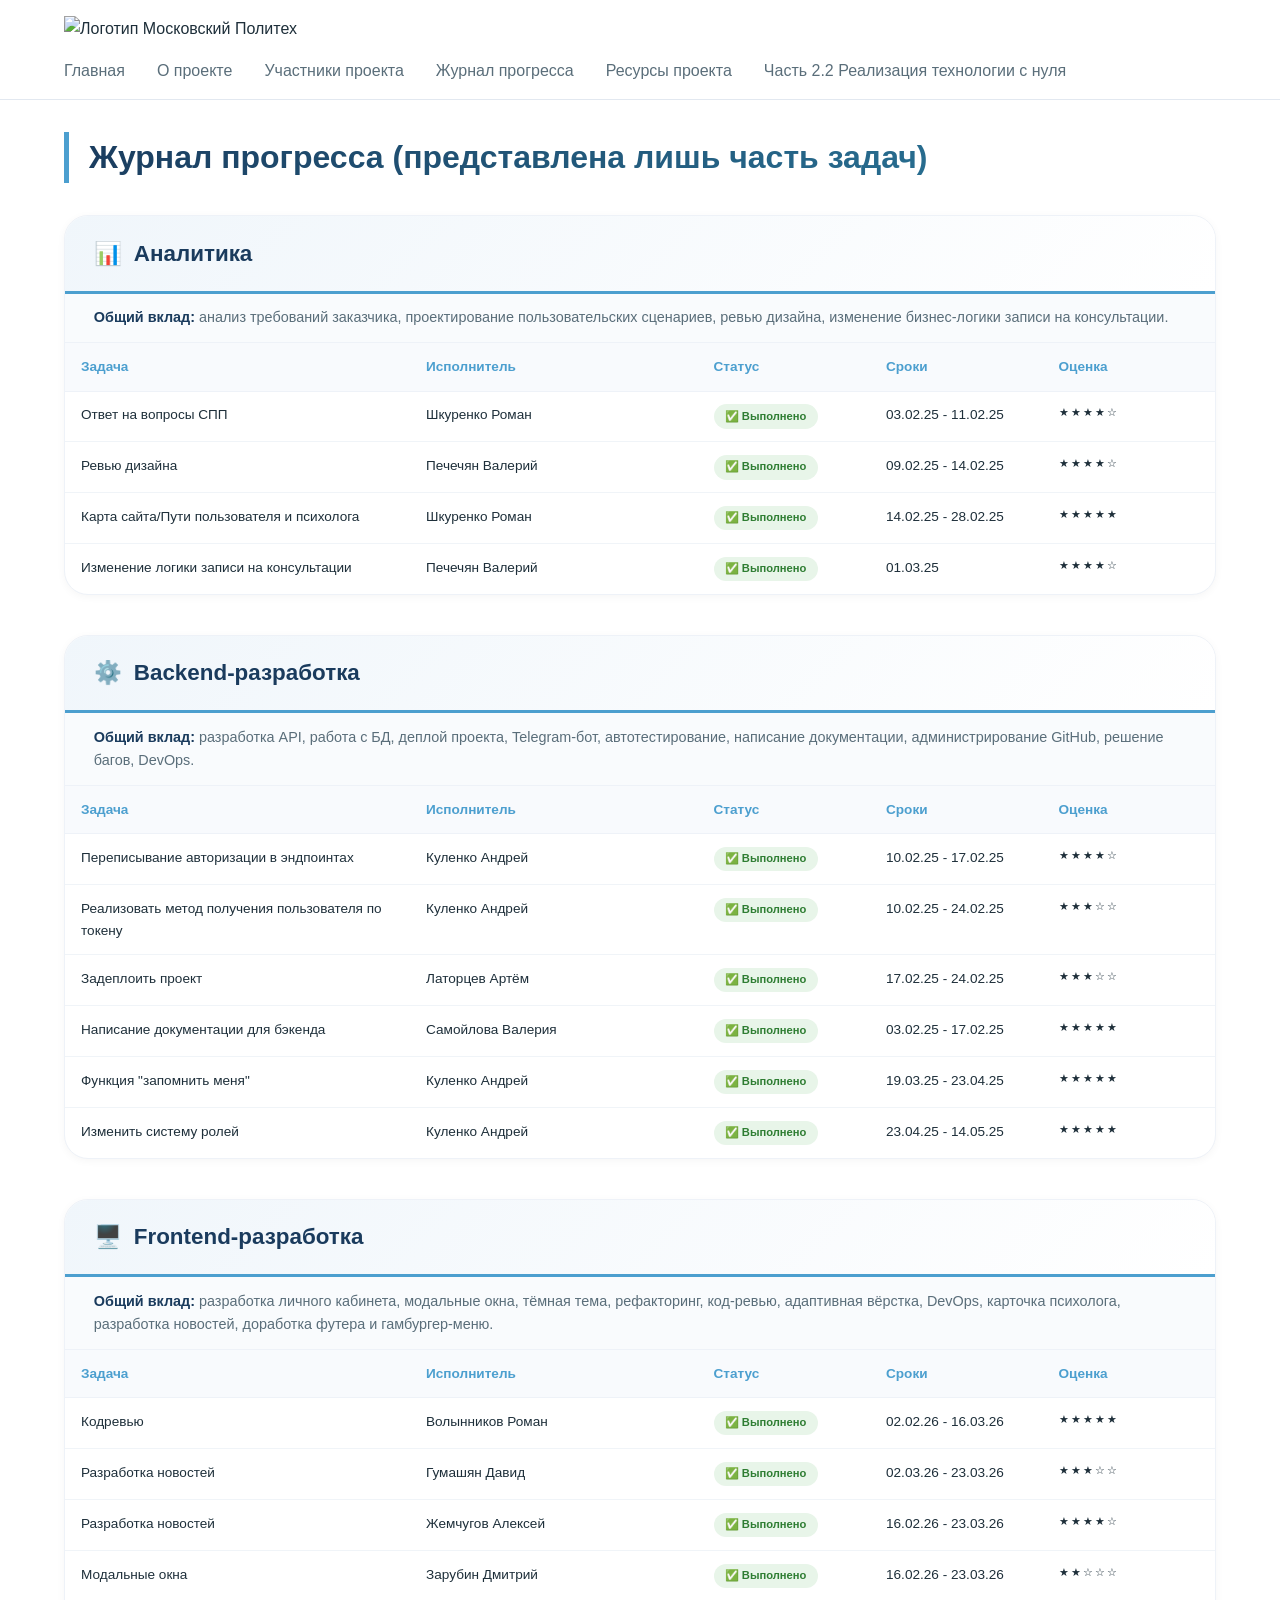
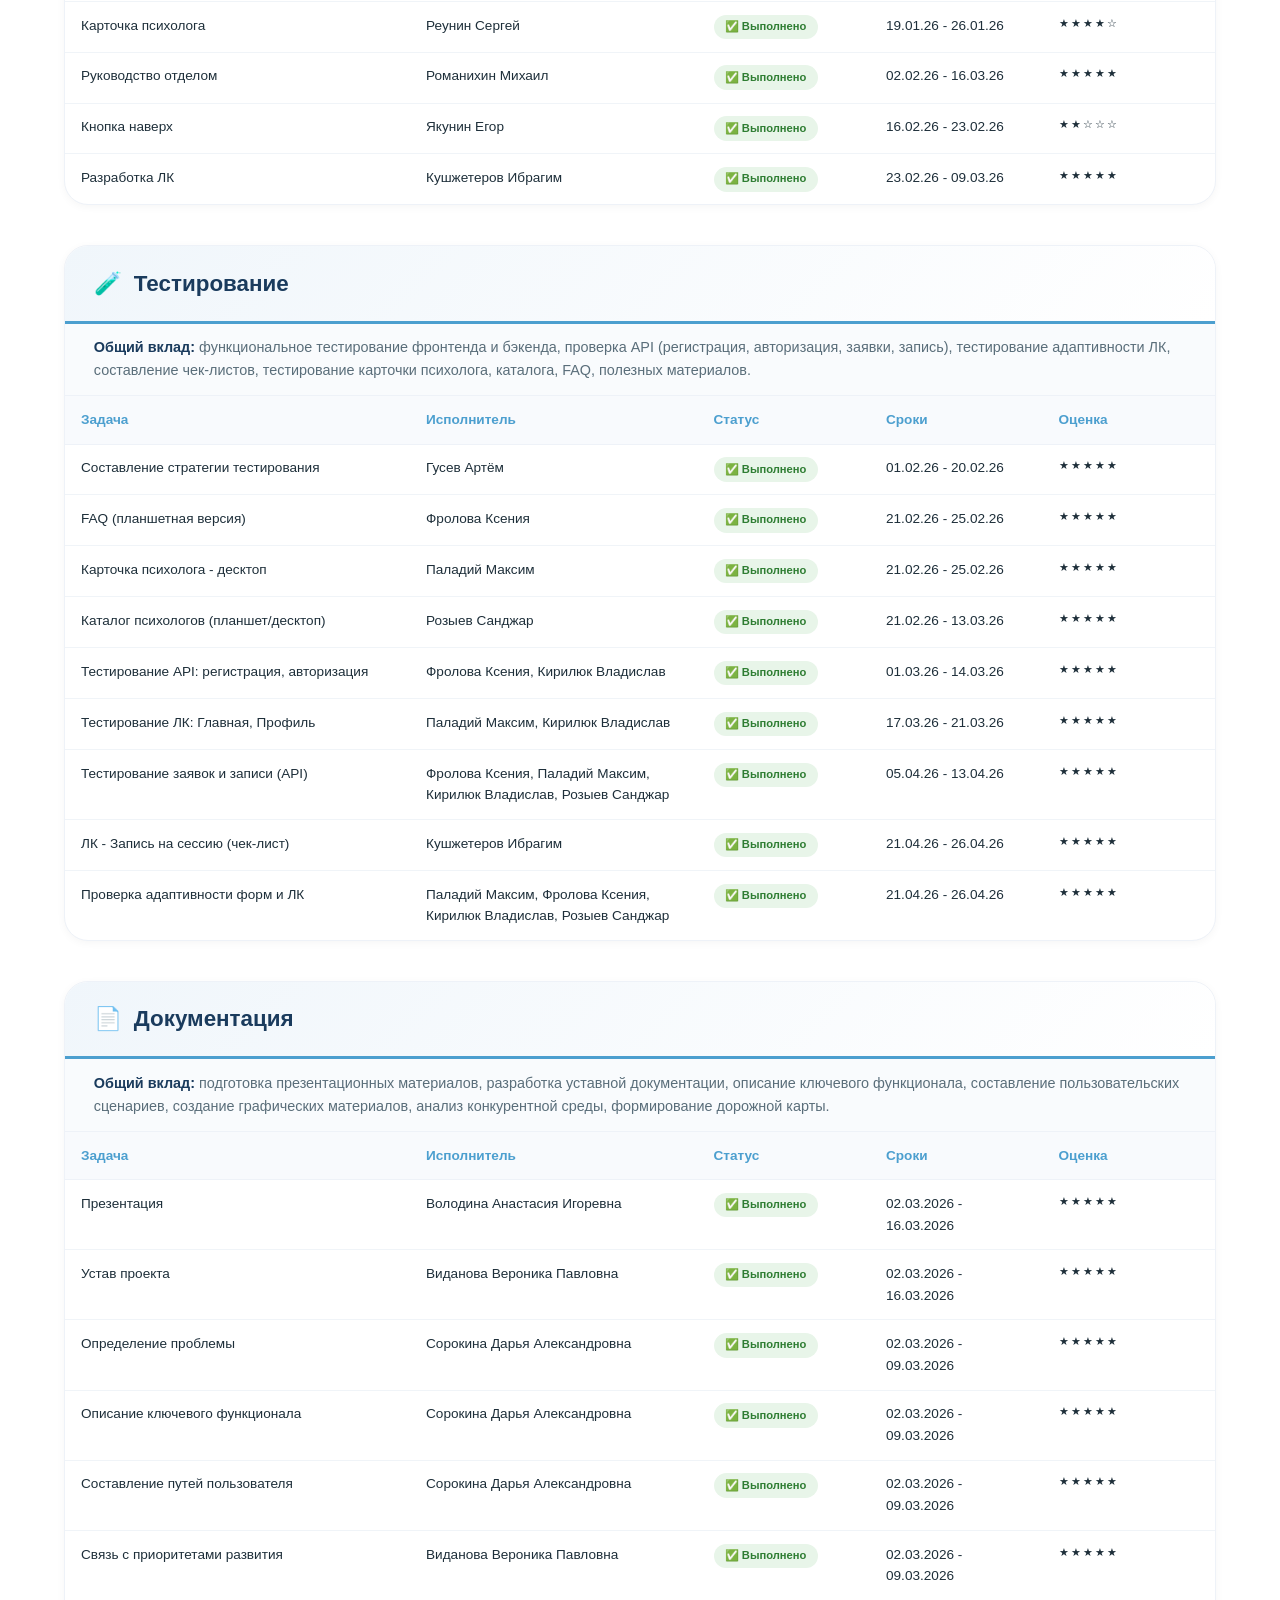
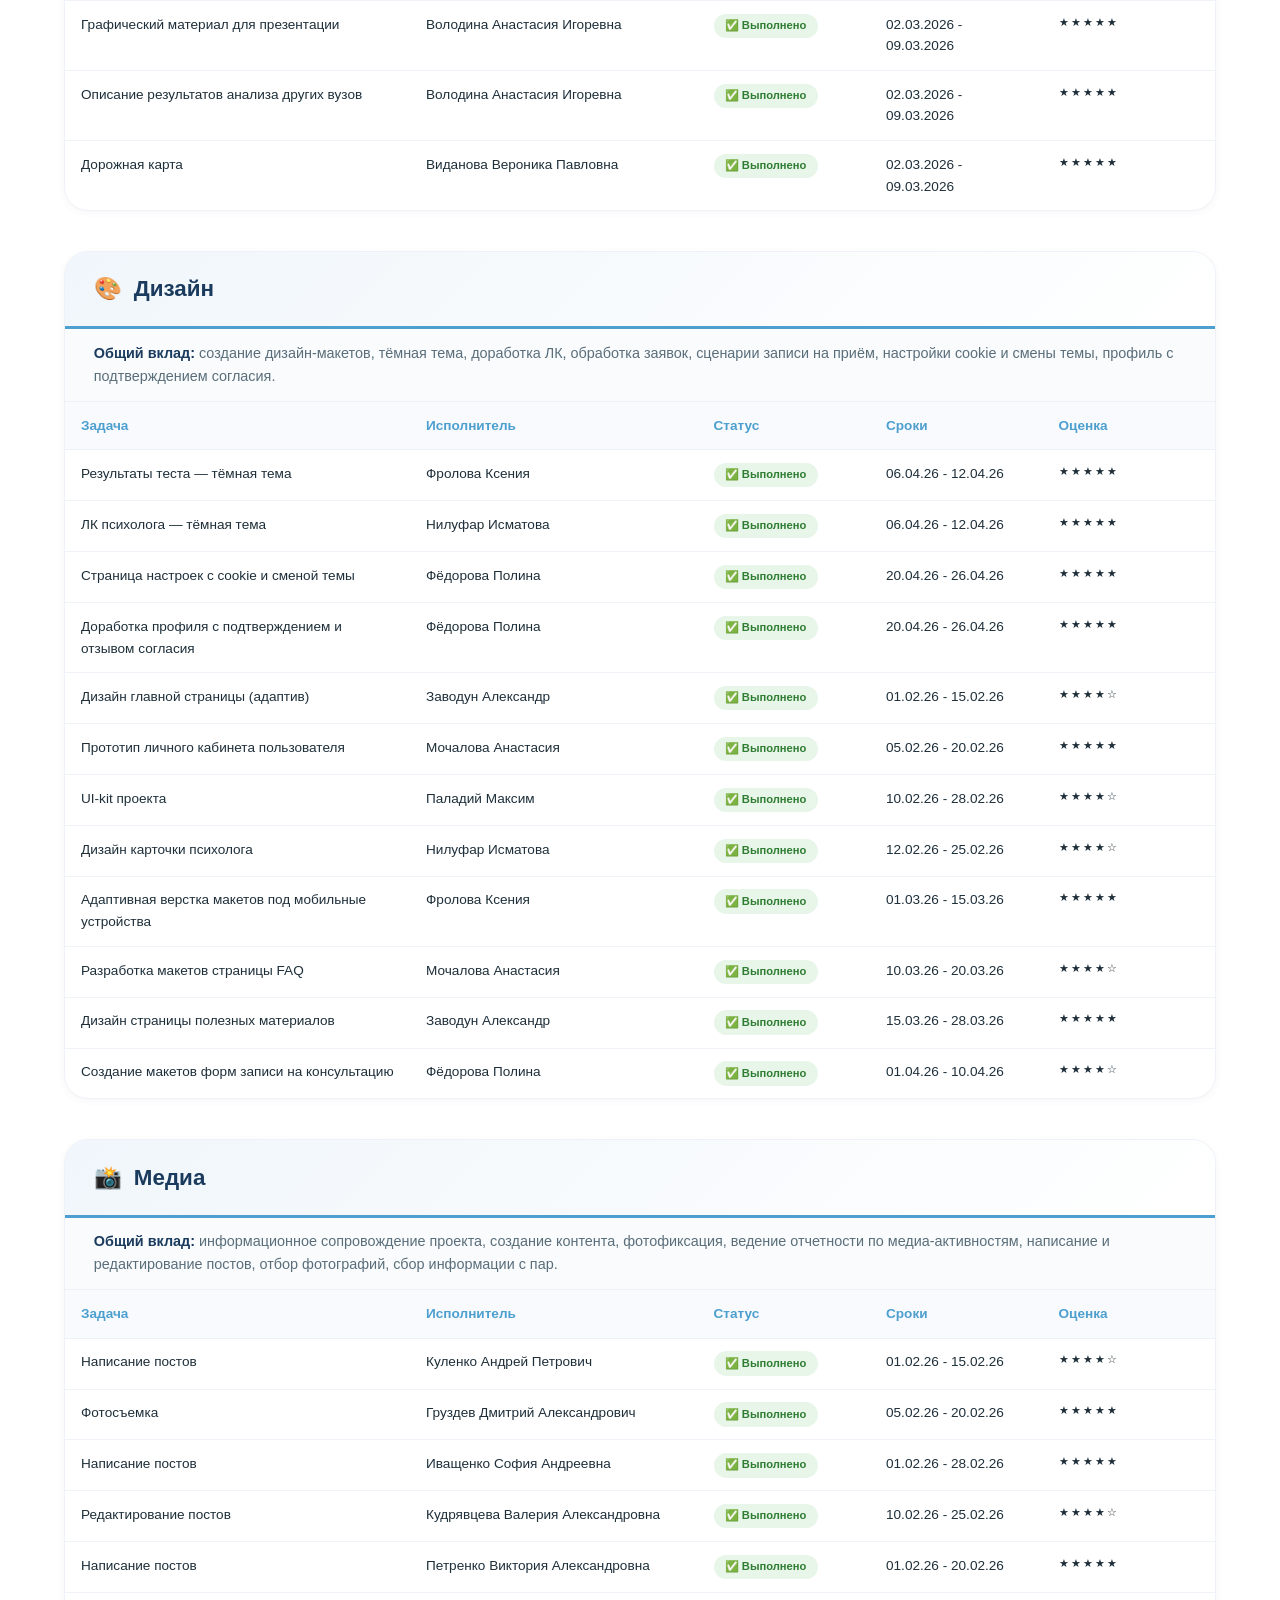
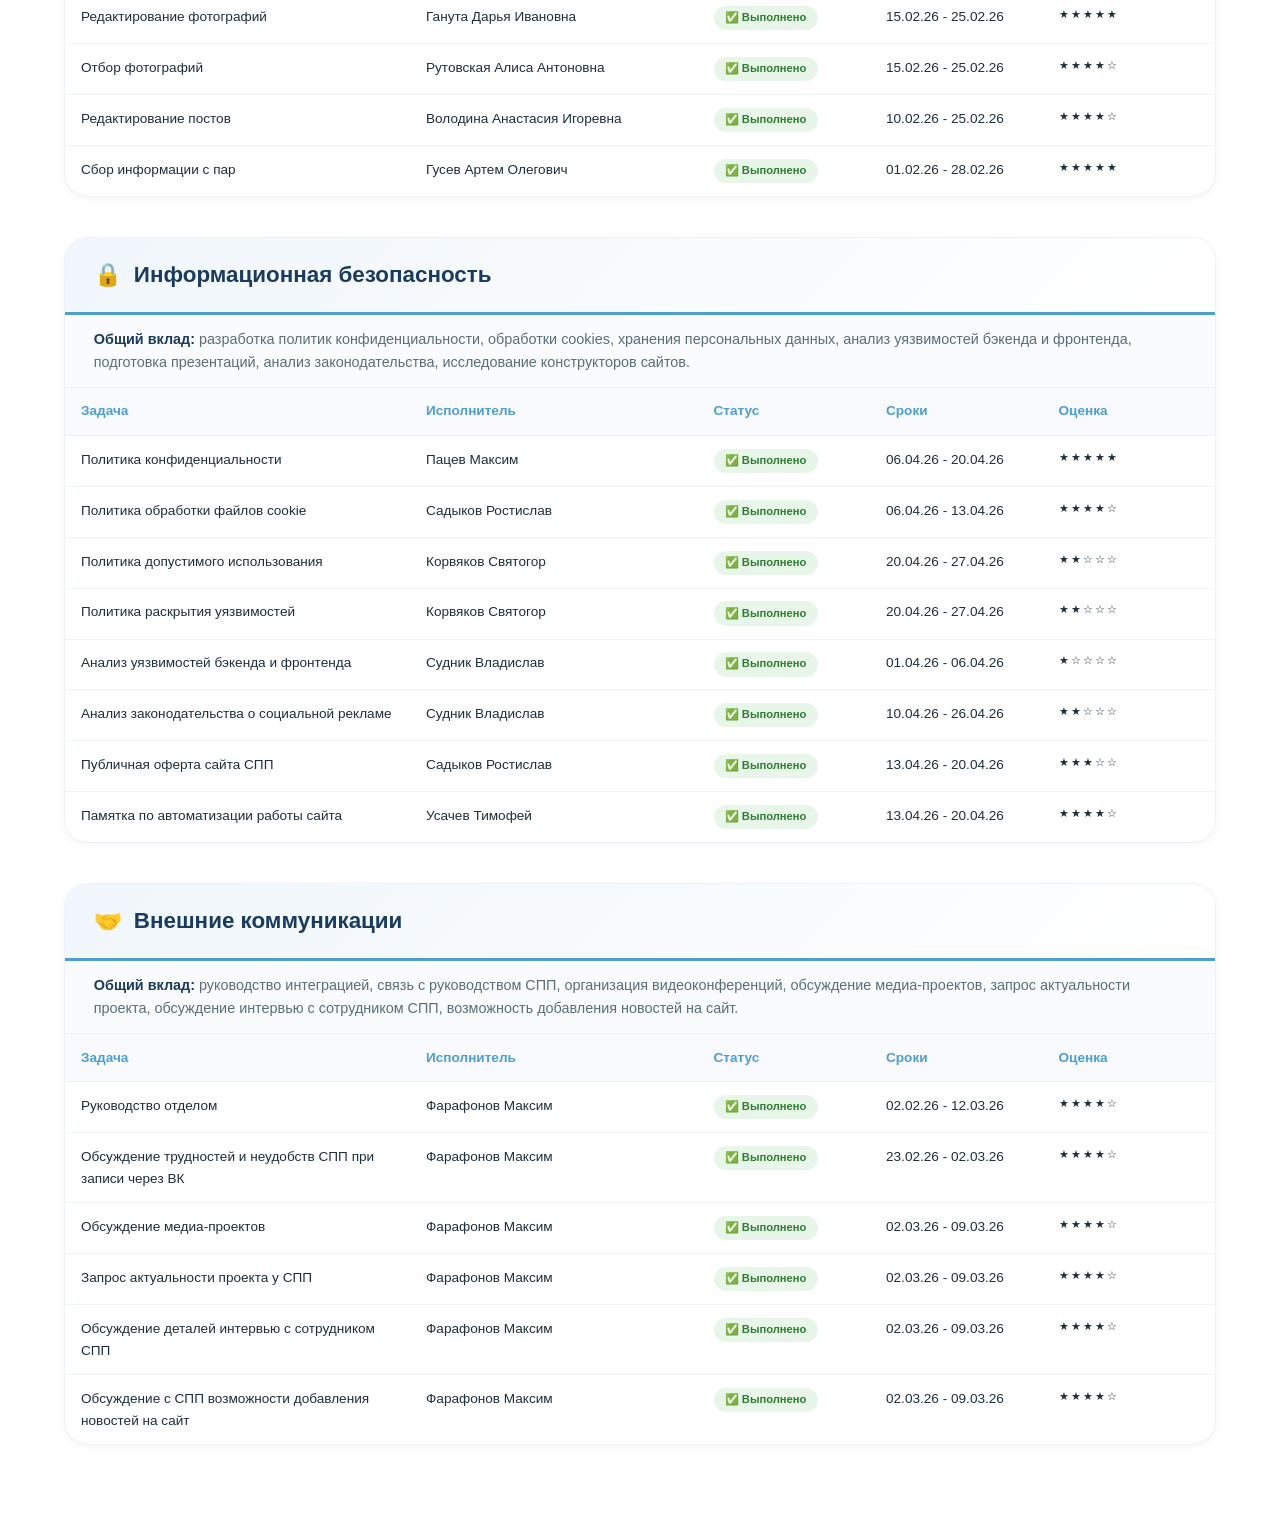
==== commit 491dd426: "Update journal.html" ====
--- a/site/journal.html
+++ b/site/journal.html
@@ -6,112 +6,29 @@
     <title>Журнал прогресса — Московский Политех</title>
     <link rel="stylesheet" href="css/main.css" />
     <style>
-        * {
-            margin: 0;
-            padding: 0;
-            box-sizing: border-box;
-        }
-
-        body {
-            font-family: 'Inter', system-ui, -apple-system, 'Helvetica Neue', 'Segoe UI', Roboto, Helvetica, Arial, sans-serif;
-            background-color: #ffffff;
-            line-height: 1.5;
-        }
-
-        .wrapper {
-            width: 100%;
-            min-height: 100vh;
-        }
-
-        /* Шапка */
-        header.container {
-            display: flex;
-            justify-content: space-between;
-            align-items: center;
-            padding: 1rem 5%;
-            border-bottom: 1px solid #eee;
-            flex-wrap: wrap;
-            gap: 1rem;
-            background: #ffffff;
-        }
-
-        .logo {
-            display: flex;
-            gap: 0.5rem;
-            align-items: center;
-        }
-
-            .logo img {
-                max-height: 60px;
-                width: auto;
-            }
-
-        .main-menu ul {
-            display: flex;
-            list-style: none;
-            gap: 2rem;
-            flex-wrap: wrap;
-        }
-
-        .main-menu a {
-            font-weight: 400;
-            transition: color 0.3s;
-            text-decoration: none;
-            color: #000000;
-        }
-
-            .main-menu a:hover {
-                color: #3498db;
-            }
-
-        .content {
-            padding: 2rem 5%;
-        }
-
-        .journal-container {
-            max-width: 1200px;
-            margin: 0 auto;
-        }
-
-        .page-title {
-            font-size: 2.5rem;
-            font-weight: 700;
-            margin-bottom: 2rem;
-            background: linear-gradient(135deg, #1a3b5d, #2c5a7a);
-            background-clip: text;
-            -webkit-background-clip: text;
-            color: transparent;
-            border-left: 6px solid #4c9fcf;
-            padding-left: 1.25rem;
-        }
-
-        /* Секция отдела */
+        /* Стили только для страницы журнала */
         .department-section {
             margin-bottom: 2.5rem;
             background: #ffffff;
             border-radius: 1.5rem;
             border: 1px solid #eef2f8;
             overflow: hidden;
-            box-shadow: 0 2px 8px rgba(0, 0, 0, 0.02), 0 4px 12px rgba(0, 0, 0, 0.03);
+            box-shadow: var(--shadow-sm);
         }
 
         .department-header {
             padding: 1.2rem 1.8rem;
             background: linear-gradient(135deg, #f0f6fb, #ffffff);
-            border-bottom: 3px solid #4c9fcf;
+            border-bottom: 3px solid var(--primary-light);
         }
 
         .department-title {
             font-size: 1.4rem;
             font-weight: 700;
-            color: #1a3b5d;
+            color: var(--primary-dark);
             display: flex;
             align-items: center;
             gap: 0.75rem;
-        }
-
-        .department-icon {
-            font-size: 1.8rem;
         }
 
         .department-desc {
@@ -119,14 +36,13 @@
             background: #f9fbfd;
             border-bottom: 1px solid #eef2f8;
             font-size: 0.9rem;
-            color: #5a6e7e;
+            color: var(--text-muted);
         }
 
             .department-desc strong {
-                color: #1a3b5d;
-            }
-
-        /* Таблица задач — унифицированная ширина колонок */
+                color: var(--primary-dark);
+            }
+
         .tasks-table {
             width: 100%;
             table-layout: fixed;
@@ -134,7 +50,6 @@
             font-size: 0.85rem;
         }
 
-            /* Фиксированная ширина колонок для единообразия */
             .tasks-table th:nth-child(1) {
                 width: 30%;
             }
@@ -159,7 +74,7 @@
                 text-align: left;
                 padding: 0.8rem 1rem;
                 background: #f8fafd;
-                color: #4c9fcf;
+                color: var(--primary-light);
                 font-weight: 600;
                 border-bottom: 1px solid #eef2f8;
             }
@@ -167,7 +82,7 @@
             .tasks-table td {
                 padding: 0.8rem 1rem;
                 border-bottom: 1px solid #f0f4f8;
-                color: #2c3e50;
+                color: var(--text-dark);
                 vertical-align: top;
                 word-wrap: break-word;
             }
@@ -202,24 +117,9 @@
             white-space: nowrap;
         }
 
-        /* Медиазапросы для адаптивности */
         @media (max-width: 768px) {
-            header.container {
-                flex-direction: column;
-                text-align: center;
-                padding: 1rem 3%;
-            }
-
-            .main-menu ul {
-                justify-content: center;
-            }
-
-            .content {
-                padding: 1.5rem;
-            }
-
-            .page-title {
-                font-size: 1.8rem;
+            .department-header {
+                padding: 1rem;
             }
 
             .tasks-table th,
@@ -227,26 +127,6 @@
                 padding: 0.5rem;
                 font-size: 0.7rem;
             }
-
-                .tasks-table th:nth-child(1) {
-                    width: 28%;
-                }
-
-                .tasks-table th:nth-child(2) {
-                    width: 22%;
-                }
-
-                .tasks-table th:nth-child(3) {
-                    width: 16%;
-                }
-
-                .tasks-table th:nth-child(4) {
-                    width: 18%;
-                }
-
-                .tasks-table th:nth-child(5) {
-                    width: 16%;
-                }
 
             .status-badge {
                 white-space: normal;
@@ -266,15 +146,16 @@
                     <li><a href="index.html">Главная</a></li>
                     <li><a href="o-proekte.html">О проекте</a></li>
                     <li><a href="uchastniki.html">Участники проекта</a></li>
-                    <li><a href="journal.html">Журнал прогресса</a></li>
+                    <li><a href="journal.html" class="active">Журнал прогресса</a></li>
                     <li><a href="resources.html">Ресурсы проекта</a></li>
+                    <li><a href="practical.html">Часть 2.2 Реализация технологии с нуля</a></li>
                 </ul>
             </nav>
         </header>
 
         <main class="content">
-            <div class="journal-container">
-                <h1 class="page-title"> Журнал прогресса (представлена лишь часть задач) </h1>
+            <div class="journal-container" style="max-width: 1280px; margin: 0 auto;">
+                <h1 class="page-title">Журнал прогресса (представлена лишь часть задач)</h1>
 
                 <!-- ==================== АНАЛИТИКА ==================== -->
                 <div class="department-section">
@@ -489,62 +370,14 @@
                             <tr><th>Задача</th><th>Исполнитель</th><th>Статус</th><th>Сроки</th><th>Оценка</th></tr>
                         </thead>
                         <tbody>
-                            <tr>
-                                <td>Политика конфиденциальности</td>
-                                <td>Пацев Максим</td>
-                                <td><span class="status-badge status-done">✅ Выполнено</span></td>
-                                <td>06.04.26 - 20.04.26</td>
-                                <td class="rating-stars">★★★★★</td>
-                            </tr>
-                            <tr>
-                                <td>Политика обработки файлов cookie</td>
-                                <td>Садыков Ростислав</td>
-                                <td><span class="status-badge status-done">✅ Выполнено</span></td>
-                                <td>06.04.26 - 13.04.26</td>
-                                <td class="rating-stars">★★★★☆</td>
-                            </tr>
-                            <tr>
-                                <td>Политика допустимого использования</td>
-                                <td>Корвяков Святогор</td>
-                                <td><span class="status-badge status-done">✅ Выполнено</span></td>
-                                <td>20.04.26 - 27.04.26</td>
-                                <td class="rating-stars">★★☆☆☆</td>
-                            </tr>
-                            <tr>
-                                <td>Политика раскрытия уязвимостей</td>
-                                <td>Корвяков Святогор</td>
-                                <td><span class="status-badge status-done">✅ Выполнено</span></td>
-                                <td>20.04.26 - 27.04.26</td>
-                                <td class="rating-stars">★★☆☆☆</td>
-                            </tr>
-                            <tr>
-                                <td>Анализ уязвимостей бэкенда и фронтенда</td>
-                                <td>Судник Владислав</td>
-                                <td><span class="status-badge status-done">✅ Выполнено</span></td>
-                                <td>01.04.26 - 06.04.26</td>
-                                <td class="rating-stars">★☆☆☆☆</td>
-                            </tr>
-                            <tr>
-                                <td>Анализ законодательства о социальной рекламе</td>
-                                <td>Судник Владислав</td>
-                                <td><span class="status-badge status-done">✅ Выполнено</span></td>
-                                <td>10.04.26 - 26.04.26</td>
-                                <td class="rating-stars">★★☆☆☆</td>
-                            </tr>
-                            <tr>
-                                <td>Публичная оферта сайта СПП</td>
-                                <td>Садыков Ростислав</td>
-                                <td><span class="status-badge status-done">✅ Выполнено</span></td>
-                                <td>13.04.26 - 20.04.26</td>
-                                <td class="rating-stars">★★★☆☆</td>
-                            </tr>
-                            <tr>
-                                <td>Памятка по автоматизации работы сайта</td>
-                                <td>Усачев Тимофей</td>
-                                <td><span class="status-badge status-done">✅ Выполнено</span></td>
-                                <td>13.04.26 - 20.04.26</td>
-                                <td class="rating-stars">★★★★☆</td>
-                            </tr>
+                            <tr><td>Политика конфиденциальности</td><td>Пацев Максим</td><td><span class="status-badge status-done">✅ Выполнено</span></td><td>06.04.26 - 20.04.26</td><td class="rating-stars">★★★★★</td></tr>
+                            <tr><td>Политика обработки файлов cookie</td><td>Садыков Ростислав</td><td><span class="status-badge status-done">✅ Выполнено</span></td><td>06.04.26 - 13.04.26</td><td class="rating-stars">★★★★☆</td></tr>
+                            <tr><td>Политика допустимого использования</td><td>Корвяков Святогор</td><td><span class="status-badge status-done">✅ Выполнено</span></td><td>20.04.26 - 27.04.26</td><td class="rating-stars">★★☆☆☆</td></tr>
+                            <tr><td>Политика раскрытия уязвимостей</td><td>Корвяков Святогор</td><td><span class="status-badge status-done">✅ Выполнено</span></td><td>20.04.26 - 27.04.26</td><td class="rating-stars">★★☆☆☆</td></tr>
+                            <tr><td>Анализ уязвимостей бэкенда и фронтенда</td><td>Судник Владислав</td><td><span class="status-badge status-done">✅ Выполнено</span></td><td>01.04.26 - 06.04.26</td><td class="rating-stars">★☆☆☆☆</td></tr>
+                            <tr><td>Анализ законодательства о социальной рекламе</td><td>Судник Владислав</td><td><span class="status-badge status-done">✅ Выполнено</span></td><td>10.04.26 - 26.04.26</td><td class="rating-stars">★★☆☆☆</td></tr>
+                            <tr><td>Публичная оферта сайта СПП</td><td>Садыков Ростислав</td><td><span class="status-badge status-done">✅ Выполнено</span></td><td>13.04.26 - 20.04.26</td><td class="rating-stars">★★★☆☆</td></tr>
+                            <tr><td>Памятка по автоматизации работы сайта</td><td>Усачев Тимофей</td><td><span class="status-badge status-done">✅ Выполнено</span></td><td>13.04.26 - 20.04.26</td><td class="rating-stars">★★★★☆</td></tr>
                         </tbody>
                     </table>
                 </div>
@@ -565,48 +398,12 @@
                             <tr><th>Задача</th><th>Исполнитель</th><th>Статус</th><th>Сроки</th><th>Оценка</th></tr>
                         </thead>
                         <tbody>
-                            <tr>
-                                <td>Руководство отделом</td>
-                                <td>Фарафонов Максим</td>
-                                <td><span class="status-badge status-done">✅ Выполнено</span></td>
-                                <td>02.02.26 - 12.03.26</td>
-                                <td class="rating-stars">★★★★☆</td>
-                            </tr>
-                            <tr>
-                                <td>Обсуждение трудностей и неудобств СПП при записи через ВК</td>
-                                <td>Фарафонов Максим</td>
-                                <td><span class="status-badge status-done">✅ Выполнено</span></td>
-                                <td>23.02.26 - 02.03.26</td>
-                                <td class="rating-stars">★★★★☆</td>
-                            </tr>
-                            <tr>
-                                <td>Обсуждение медиа-проектов</td>
-                                <td>Фарафонов Максим</td>
-                                <td><span class="status-badge status-done">✅ Выполнено</span></td>
-                                <td>02.03.26 - 09.03.26</td>
-                                <td class="rating-stars">★★★★☆</td>
-                            </tr>
-                            <tr>
-                                <td>Запрос актуальности проекта у СПП</td>
-                                <td>Фарафонов Максим</td>
-                                <td><span class="status-badge status-done">✅ Выполнено</span></td>
-                                <td>02.03.26 - 09.03.26</td>
-                                <td class="rating-stars">★★★★☆</td>
-                            </tr>
-                            <tr>
-                                <td>Обсуждение деталей интервью с сотрудником СПП</td>
-                                <td>Фарафонов Максим</td>
-                                <td><span class="status-badge status-done">✅ Выполнено</span></td>
-                                <td>02.03.26 - 09.03.26</td>
-                                <td class="rating-stars">★★★★☆</td>
-                            </tr>
-                            <tr>
-                                <td>Обсуждение с СПП возможности добавления новостей на сайт</td>
-                                <td>Фарафонов Максим</td>
-                                <td><span class="status-badge status-done">✅ Выполнено</span></td>
-                                <td>02.03.26 - 09.03.26</td>
-                                <td class="rating-stars">★★★★☆</td>
-                            </tr>
+                            <tr><td>Руководство отделом</td><td>Фарафонов Максим</td><td><span class="status-badge status-done">✅ Выполнено</span></td><td>02.02.26 - 12.03.26</td><td class="rating-stars">★★★★☆</td></tr>
+                            <tr><td>Обсуждение трудностей и неудобств СПП при записи через ВК</td><td>Фарафонов Максим</td><td><span class="status-badge status-done">✅ Выполнено</span></td><td>23.02.26 - 02.03.26</td><td class="rating-stars">★★★★☆</td></tr>
+                            <tr><td>Обсуждение медиа-проектов</td><td>Фарафонов Максим</td><td><span class="status-badge status-done">✅ Выполнено</span></td><td>02.03.26 - 09.03.26</td><td class="rating-stars">★★★★☆</td></tr>
+                            <tr><td>Запрос актуальности проекта у СПП</td><td>Фарафонов Максим</td><td><span class="status-badge status-done">✅ Выполнено</span></td><td>02.03.26 - 09.03.26</td><td class="rating-stars">★★★★☆</td></tr>
+                            <tr><td>Обсуждение деталей интервью с сотрудником СПП</td><td>Фарафонов Максим</td><td><span class="status-badge status-done">✅ Выполнено</span></td><td>02.03.26 - 09.03.26</td><td class="rating-stars">★★★★☆</td></tr>
+                            <tr><td>Обсуждение с СПП возможности добавления новостей на сайт</td><td>Фарафонов Максим</td><td><span class="status-badge status-done">✅ Выполнено</span></td><td>02.03.26 - 09.03.26</td><td class="rating-stars">★★★★☆</td></tr>
                         </tbody>
                     </table>
                 </div>
